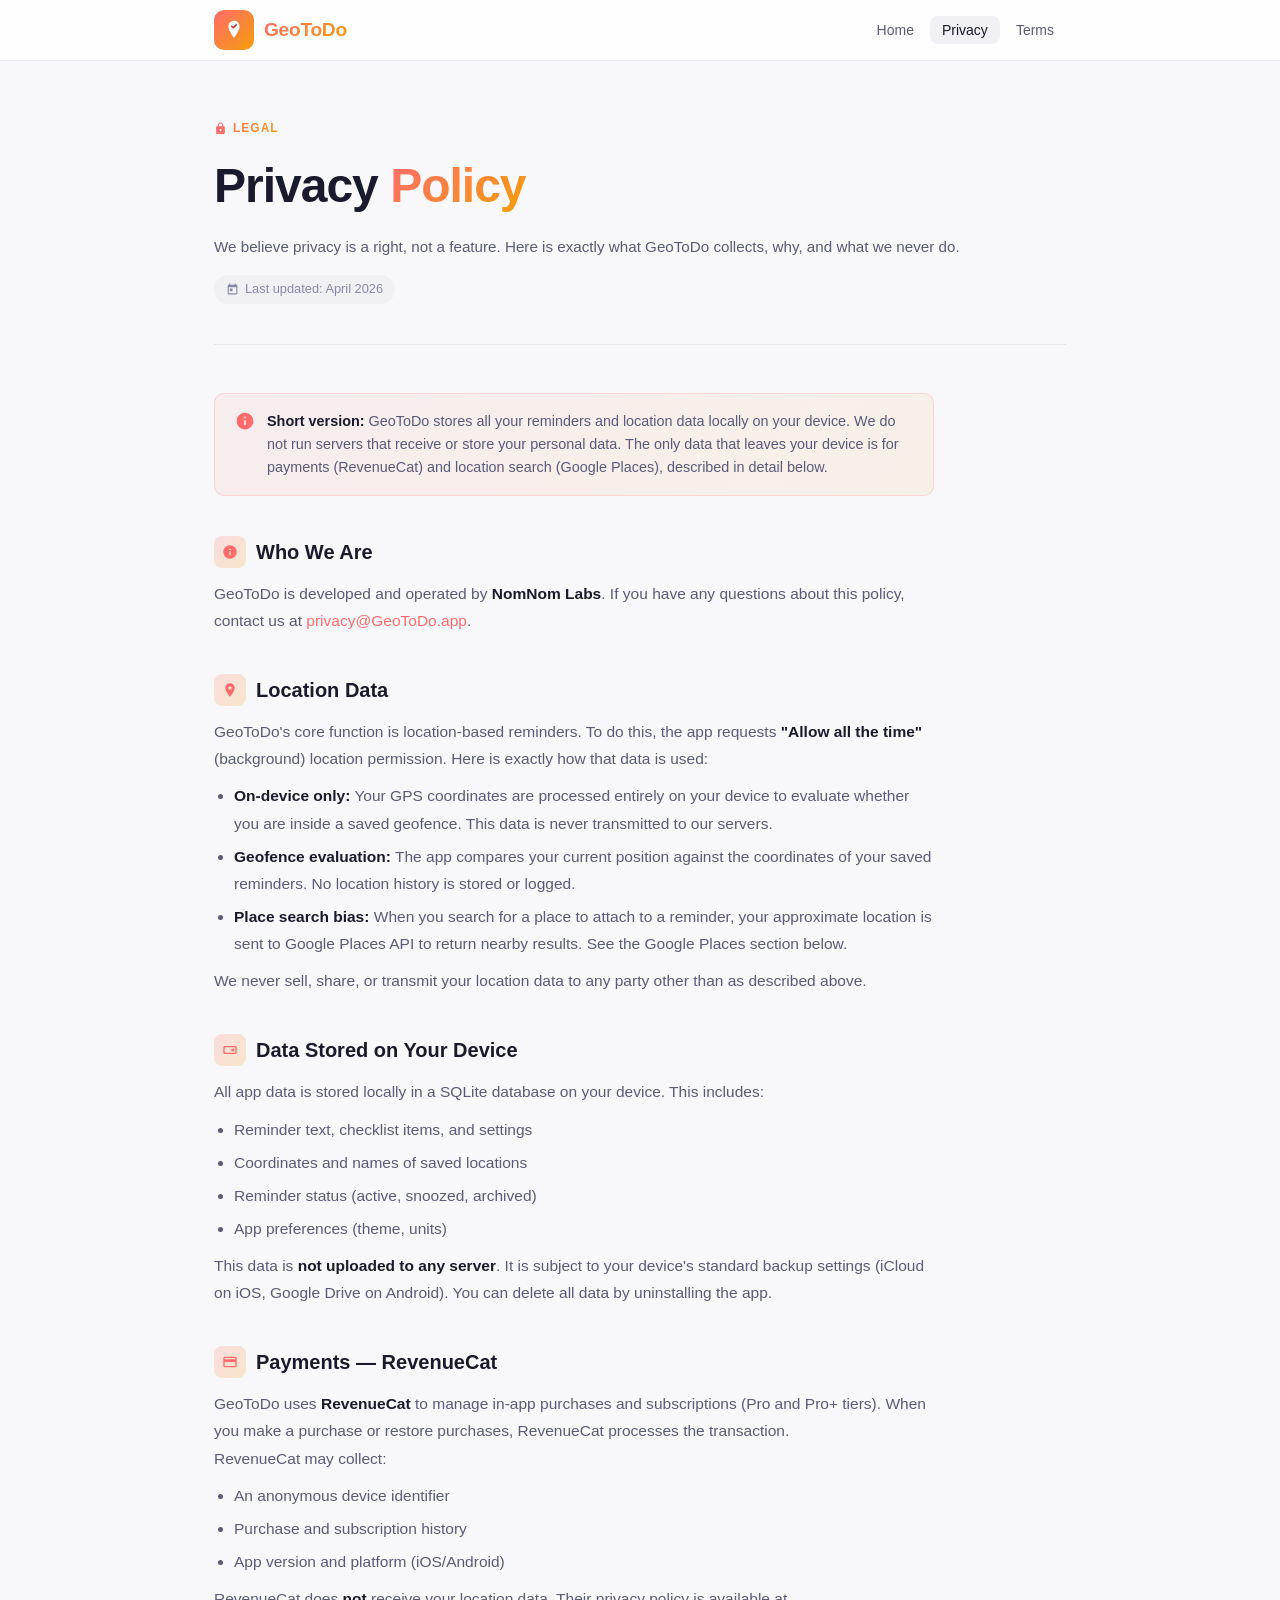
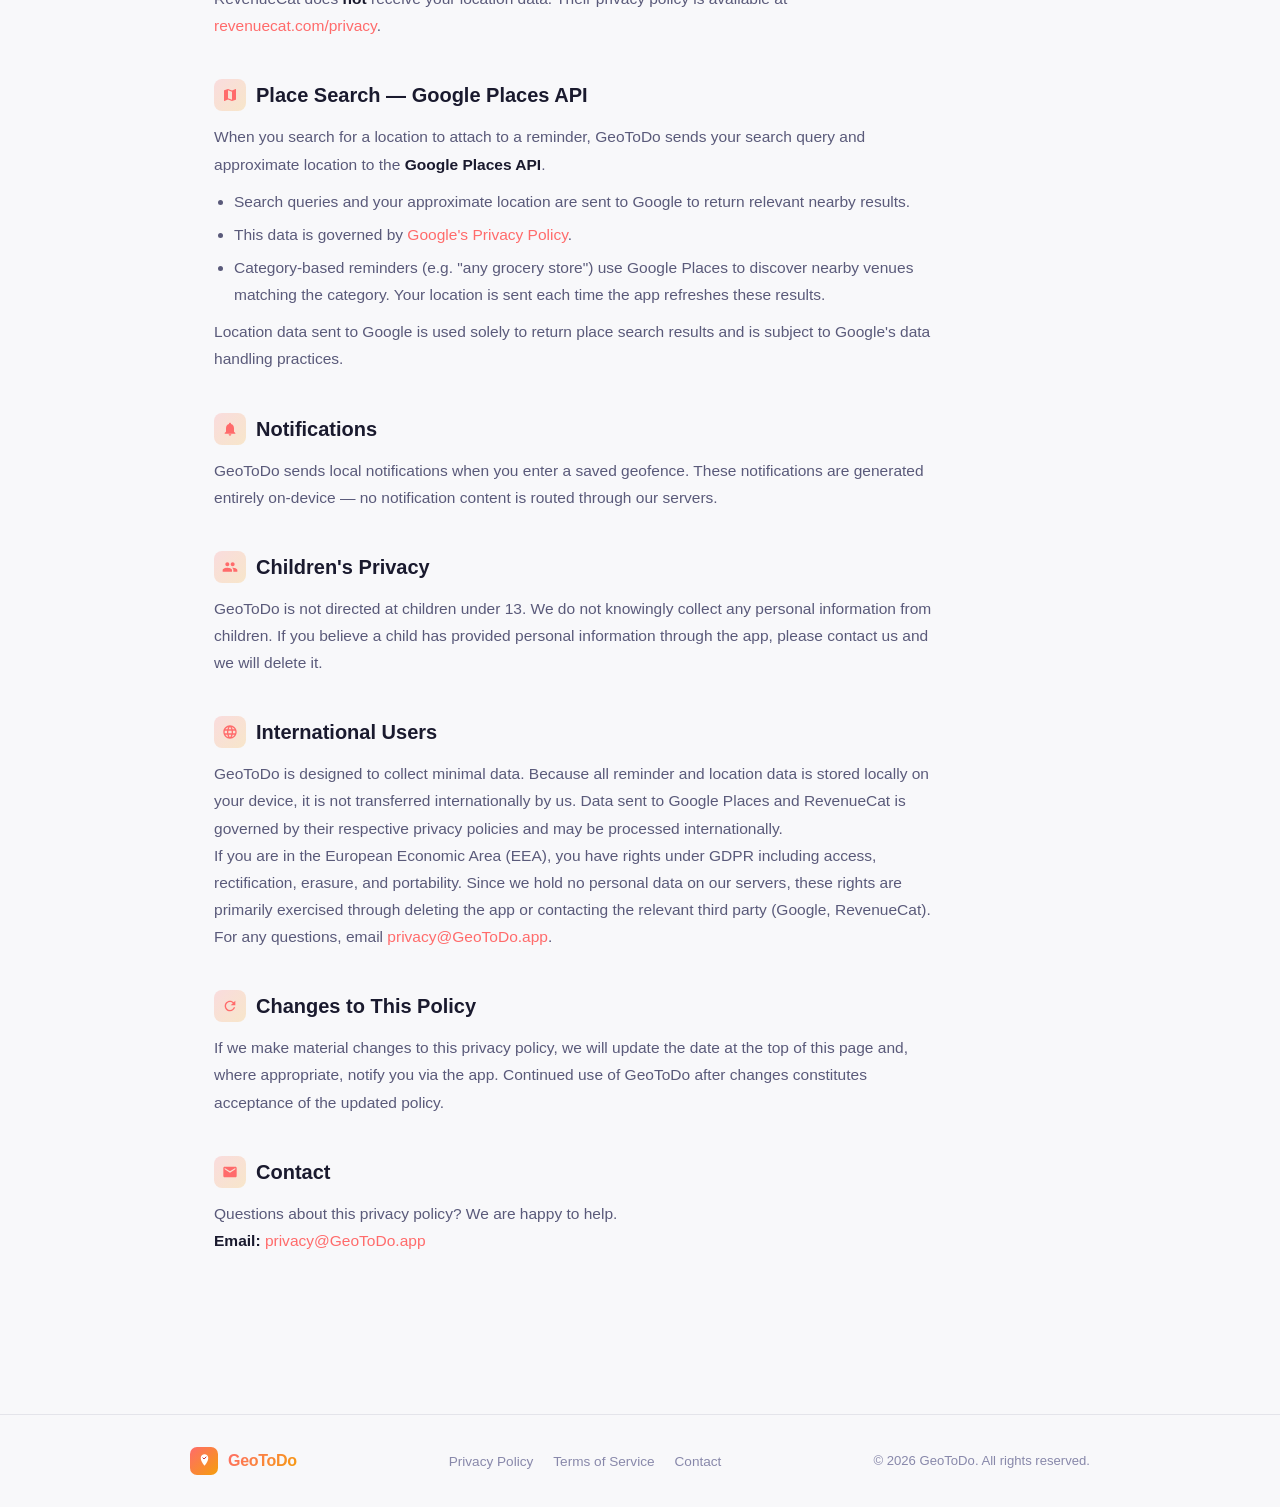
==== privacy.html @ b658473b "Add files via upload" ====
<!DOCTYPE html>
<html lang="en">
<head>
  <meta charset="UTF-8" />
  <meta name="viewport" content="width=device-width, initial-scale=1.0" />
  <title>Privacy Policy — GeoToDo</title>
  <meta name="description" content="GeoToDo Privacy Policy — how we handle your data, location information, and third-party services." />
  <link rel="stylesheet" href="style.css" />
  <link rel="icon" type="image/png" href="icon.png" />
</head>
<body>

<!-- ── Nav ──────────────────────────────────────────────────────────────── -->
<nav>
  <div class="nav-inner">
    <a href="index.html" class="logo">
      <div class="logo-icon">
        <svg width="22" height="22" viewBox="0 0 24 24" fill="none">
          <path d="M12 2C8.69 2 6 4.69 6 8c0 5.5 6 12.5 6 12.5S18 13.5 18 8c0-3.31-2.69-6-6-6z" fill="white"/>
          <path d="M9.5 7.8l1.8 1.8 3.2-3.2" stroke="#CC2828" stroke-width="1.6" stroke-linecap="round" stroke-linejoin="round"/>
        </svg>
      </div>
      <span class="logo-name">GeoToDo</span>
    </a>
    <ul class="nav-links">
      <li><a href="index.html">Home</a></li>
      <li><a href="privacy.html" class="active">Privacy</a></li>
      <li><a href="terms.html">Terms</a></li>
    </ul>
  </div>
</nav>

<!-- ── Content ───────────────────────────────────────────────────────────── -->
<div class="page">

  <div class="prose-hero">
    <div class="section-label">
      <svg width="13" height="13" viewBox="0 0 24 24" fill="#FF6B6B"><path d="M18 8h-1V6c0-2.76-2.24-5-5-5S7 3.24 7 6v2H6c-1.1 0-2 .9-2 2v10c0 1.1.9 2 2 2h12c1.1 0 2-.9 2-2V10c0-1.1-.9-2-2-2zm-6 9c-1.1 0-2-.9-2-2s.9-2 2-2 2 .9 2 2-.9 2-2 2zm3.1-9H8.9V6c0-1.71 1.39-3.1 3.1-3.1 1.71 0 3.1 1.39 3.1 3.1v2z"/></svg>
      Legal
    </div>
    <h1>Privacy <span class="grad-text">Policy</span></h1>
    <p>We believe privacy is a right, not a feature. Here is exactly what GeoToDo collects, why, and what we never do.</p>
    <div class="updated">
      <svg width="13" height="13" viewBox="0 0 24 24" fill="currentColor"><path d="M19 3h-1V1h-2v2H8V1H6v2H5c-1.11 0-2 .9-2 2v14c0 1.1.89 2 2 2h14c1.1 0 2-.9 2-2V5c0-1.1-.9-2-2-2zm0 16H5V8h14v11zM7 10h5v5H7z"/></svg>
      Last updated: April 2026
    </div>
  </div>

  <div class="prose">

    <div class="info-box">
      <span class="info-icon">
        <svg width="20" height="20" viewBox="0 0 24 24" fill="#FF6B6B"><path d="M12 2C6.48 2 2 6.48 2 12s4.48 10 10 10 10-4.48 10-10S17.52 2 12 2zm1 15h-2v-6h2v6zm0-8h-2V7h2v2z"/></svg>
      </span>
      <span><strong>Short version:</strong> GeoToDo stores all your reminders and location data locally on your device. We do not run servers that receive or store your personal data. The only data that leaves your device is for payments (RevenueCat) and location search (Google Places), described in detail below.</span>
    </div>

    <h2>
      <span class="h-icon">
        <svg width="16" height="16" viewBox="0 0 24 24" fill="#FF6B6B"><path d="M12 2C6.48 2 2 6.48 2 12s4.48 10 10 10 10-4.48 10-10S17.52 2 12 2zm1 15h-2v-6h2v6zm0-8h-2V7h2v2z"/></svg>
      </span>
      Who We Are
    </h2>
    <p>GeoToDo is developed and operated by <strong>NomNom Labs</strong>. If you have any questions about this policy, contact us at <a href="mailto:privacy@GeoToDo.app">privacy@GeoToDo.app</a>.</p>

    <h2>
      <span class="h-icon">
        <svg width="16" height="16" viewBox="0 0 24 24" fill="#FF6B6B"><path d="M12 2C8.13 2 5 5.13 5 9c0 5.25 7 13 7 13s7-7.75 7-13c0-3.87-3.13-7-7-7zm0 9.5c-1.38 0-2.5-1.12-2.5-2.5s1.12-2.5 2.5-2.5 2.5 1.12 2.5 2.5-1.12 2.5-2.5 2.5z"/></svg>
      </span>
      Location Data
    </h2>
    <p>GeoToDo's core function is location-based reminders. To do this, the app requests <strong>"Allow all the time"</strong> (background) location permission. Here is exactly how that data is used:</p>
    <ul>
      <li><strong>On-device only:</strong> Your GPS coordinates are processed entirely on your device to evaluate whether you are inside a saved geofence. This data is never transmitted to our servers.</li>
      <li><strong>Geofence evaluation:</strong> The app compares your current position against the coordinates of your saved reminders. No location history is stored or logged.</li>
      <li><strong>Place search bias:</strong> When you search for a place to attach to a reminder, your approximate location is sent to Google Places API to return nearby results. See the Google Places section below.</li>
    </ul>
    <p>We never sell, share, or transmit your location data to any party other than as described above.</p>

    <h2>
      <span class="h-icon">
        <svg width="16" height="16" viewBox="0 0 24 24" fill="#FF6B6B"><path d="M20 6H4c-1.1 0-2 .9-2 2v8c0 1.1.9 2 2 2h16c1.1 0 2-.9 2-2V8c0-1.1-.9-2-2-2zm0 10H4V8h16v8zm-2-2h-4v-4h4v4z"/></svg>
      </span>
      Data Stored on Your Device
    </h2>
    <p>All app data is stored locally in a SQLite database on your device. This includes:</p>
    <ul>
      <li>Reminder text, checklist items, and settings</li>
      <li>Coordinates and names of saved locations</li>
      <li>Reminder status (active, snoozed, archived)</li>
      <li>App preferences (theme, units)</li>
    </ul>
    <p>This data is <strong>not uploaded to any server</strong>. It is subject to your device's standard backup settings (iCloud on iOS, Google Drive on Android). You can delete all data by uninstalling the app.</p>

    <h2>
      <span class="h-icon">
        <svg width="16" height="16" viewBox="0 0 24 24" fill="#FF6B6B"><path d="M20 4H4c-1.11 0-2 .89-2 2v12c0 1.11.89 2 2 2h16c1.11 0 2-.89 2-2V6c0-1.11-.89-2-2-2zm0 14H4v-6h16v6zm0-10H4V6h16v2z"/></svg>
      </span>
      Payments — RevenueCat
    </h2>
    <p>GeoToDo uses <strong>RevenueCat</strong> to manage in-app purchases and subscriptions (Pro and Pro+ tiers). When you make a purchase or restore purchases, RevenueCat processes the transaction.</p>
    <p>RevenueCat may collect:</p>
    <ul>
      <li>An anonymous device identifier</li>
      <li>Purchase and subscription history</li>
      <li>App version and platform (iOS/Android)</li>
    </ul>
    <p>RevenueCat does <strong>not</strong> receive your location data. Their privacy policy is available at <a href="https://www.revenuecat.com/privacy" target="_blank" rel="noopener">revenuecat.com/privacy</a>.</p>

    <h2>
      <span class="h-icon">
        <svg width="16" height="16" viewBox="0 0 24 24" fill="#FF6B6B"><path d="M20.5 3l-.16.03L15 5.1 9 3 3.36 4.9c-.21.07-.36.25-.36.48V20.5c0 .28.22.5.5.5l.16-.03L9 18.9l6 2.1 5.64-1.9c.21-.07.36-.25.36-.48V3.5c0-.28-.22-.5-.5-.5zM15 19l-6-2.11V5l6 2.11V19z"/></svg>
      </span>
      Place Search — Google Places API
    </h2>
    <p>When you search for a location to attach to a reminder, GeoToDo sends your search query and approximate location to the <strong>Google Places API</strong>.</p>
    <ul>
      <li>Search queries and your approximate location are sent to Google to return relevant nearby results.</li>
      <li>This data is governed by <a href="https://policies.google.com/privacy" target="_blank" rel="noopener">Google's Privacy Policy</a>.</li>
      <li>Category-based reminders (e.g. "any grocery store") use Google Places to discover nearby venues matching the category. Your location is sent each time the app refreshes these results.</li>
    </ul>
    <p>Location data sent to Google is used solely to return place search results and is subject to Google's data handling practices.</p>

    <h2>
      <span class="h-icon">
        <svg width="16" height="16" viewBox="0 0 24 24" fill="#FF6B6B"><path d="M12 22c1.1 0 2-.9 2-2h-4c0 1.1.9 2 2 2zm6-6v-5c0-3.07-1.64-5.64-4.5-6.32V4c0-.83-.67-1.5-1.5-1.5s-1.5.67-1.5 1.5v.68C7.63 5.36 6 7.92 6 11v5l-2 2v1h16v-1l-2-2z"/></svg>
      </span>
      Notifications
    </h2>
    <p>GeoToDo sends local notifications when you enter a saved geofence. These notifications are generated entirely on-device — no notification content is routed through our servers.</p>

    <h2>
      <span class="h-icon">
        <svg width="16" height="16" viewBox="0 0 24 24" fill="#FF6B6B"><path d="M16 11c1.66 0 2.99-1.34 2.99-3S17.66 5 16 5c-1.66 0-3 1.34-3 3s1.34 3 3 3zm-8 0c1.66 0 2.99-1.34 2.99-3S9.66 5 8 5C6.34 5 5 6.34 5 8s1.34 3 3 3zm0 2c-2.33 0-7 1.17-7 3.5V19h14v-2.5c0-2.33-4.67-3.5-7-3.5zm8 0c-.29 0-.62.02-.97.05 1.16.84 1.97 1.97 1.97 3.45V19h6v-2.5c0-2.33-4.67-3.5-7-3.5z"/></svg>
      </span>
      Children's Privacy
    </h2>
    <p>GeoToDo is not directed at children under 13. We do not knowingly collect any personal information from children. If you believe a child has provided personal information through the app, please contact us and we will delete it.</p>

    <h2>
      <span class="h-icon">
        <svg width="16" height="16" viewBox="0 0 24 24" fill="#FF6B6B"><path d="M11.99 2C6.47 2 2 6.48 2 12s4.47 10 9.99 10C17.52 22 22 17.52 22 12S17.52 2 11.99 2zm6.93 6h-2.95c-.32-1.25-.78-2.45-1.38-3.56 1.84.63 3.37 1.91 4.33 3.56zM12 4.04c.83 1.2 1.48 2.53 1.91 3.96h-3.82c.43-1.43 1.08-2.76 1.91-3.96zM4.26 14C4.1 13.36 4 12.69 4 12s.1-1.36.26-2h3.38c-.08.66-.14 1.32-.14 2s.06 1.34.14 2H4.26zm.82 2h2.95c.32 1.25.78 2.45 1.38 3.56-1.84-.63-3.37-1.9-4.33-3.56zm2.95-8H5.08c.96-1.66 2.49-2.93 4.33-3.56C8.81 5.55 8.35 6.75 8.03 8zM12 19.96c-.83-1.2-1.48-2.53-1.91-3.96h3.82c-.43 1.43-1.08 2.76-1.91 3.96zM14.34 14H9.66c-.09-.66-.16-1.32-.16-2s.07-1.35.16-2h4.68c.09.65.16 1.32.16 2s-.07 1.34-.16 2zm.25 5.56c.6-1.11 1.06-2.31 1.38-3.56h2.95c-.96 1.65-2.49 2.93-4.33 3.56zM16.36 14c.08-.66.14-1.32.14-2s-.06-1.34-.14-2h3.38c.16.64.26 1.31.26 2s-.1 1.36-.26 2h-3.38z"/></svg>
      </span>
      International Users
    </h2>
    <p>GeoToDo is designed to collect minimal data. Because all reminder and location data is stored locally on your device, it is not transferred internationally by us. Data sent to Google Places and RevenueCat is governed by their respective privacy policies and may be processed internationally.</p>
    <p>If you are in the European Economic Area (EEA), you have rights under GDPR including access, rectification, erasure, and portability. Since we hold no personal data on our servers, these rights are primarily exercised through deleting the app or contacting the relevant third party (Google, RevenueCat). For any questions, email <a href="mailto:privacy@GeoToDo.app">privacy@GeoToDo.app</a>.</p>

    <h2>
      <span class="h-icon">
        <svg width="16" height="16" viewBox="0 0 24 24" fill="#FF6B6B"><path d="M17.65 6.35C16.2 4.9 14.21 4 12 4c-4.42 0-7.99 3.58-7.99 8s3.57 8 7.99 8c3.73 0 6.84-2.55 7.73-6h-2.08c-.82 2.33-3.04 4-5.65 4-3.31 0-6-2.69-6-6s2.69-6 6-6c1.66 0 3.14.69 4.22 1.78L13 11h7V4l-2.35 2.35z"/></svg>
      </span>
      Changes to This Policy
    </h2>
    <p>If we make material changes to this privacy policy, we will update the date at the top of this page and, where appropriate, notify you via the app. Continued use of GeoToDo after changes constitutes acceptance of the updated policy.</p>

    <h2>
      <span class="h-icon">
        <svg width="16" height="16" viewBox="0 0 24 24" fill="#FF6B6B"><path d="M20 4H4c-1.1 0-2 .9-2 2v12c0 1.1.9 2 2 2h16c1.1 0 2-.9 2-2V6c0-1.1-.9-2-2-2zm0 4l-8 5-8-5V6l8 5 8-5v2z"/></svg>
      </span>
      Contact
    </h2>
    <p>Questions about this privacy policy? We are happy to help.</p>
    <p><strong>Email:</strong> <a href="mailto:privacy@GeoToDo.app">privacy@GeoToDo.app</a></p>

  </div>
</div>

<!-- ── Footer ────────────────────────────────────────────────────────────── -->
<footer>
  <div class="footer-inner">
    <a href="index.html" class="logo">
      <div class="logo-icon" style="width:28px;height:28px;border-radius:7px;">
        <svg width="15" height="15" viewBox="0 0 24 24" fill="none">
          <path d="M12 2C8.69 2 6 4.69 6 8c0 5.5 6 12.5 6 12.5S18 13.5 18 8c0-3.31-2.69-6-6-6z" fill="white"/>
          <path d="M9.5 7.8l1.8 1.8 3.2-3.2" stroke="#CC2828" stroke-width="1.6" stroke-linecap="round" stroke-linejoin="round"/>
        </svg>
      </div>
      <span class="logo-name" style="font-size:1rem;">GeoToDo</span>
    </a>
    <ul class="footer-links">
      <li><a href="privacy.html">Privacy Policy</a></li>
      <li><a href="terms.html">Terms of Service</a></li>
      <li><a href="mailto:hello@GeoToDo.app">Contact</a></li>
    </ul>
    <p class="footer-copy">&copy; 2026 GeoToDo. All rights reserved.</p>
  </div>
</footer>

</body>
</html>
---- style.css ----
/* ── GeoToDo website — shared styles ───────────────────────────────────── */

:root {
  --red:    #FF6B6B;
  --amber:  #F59E0B;
  --grad:   linear-gradient(135deg, #FF6B6B 0%, #F59E0B 100%);
  --grad-h: linear-gradient(135deg, #ff5252 0%, #e08e00 100%);

  --bg:        #f8f8fa;
  --surface:   #ffffff;
  --surface2:  #f1f1f5;
  --border:    #e4e4ea;
  --text:      #1a1a2e;
  --text-2:    #5a5a7a;
  --text-3:    #8888aa;
  --radius:    16px;
  --radius-sm: 10px;
  --shadow:    0 2px 16px rgba(0,0,0,.08);
  --shadow-lg: 0 8px 40px rgba(0,0,0,.13);
}

@media (prefers-color-scheme: dark) {
  :root {
    --bg:       #0f0f18;
    --surface:  #1c1c2e;
    --surface2: #252538;
    --border:   #2e2e48;
    --text:     #f0f0f8;
    --text-2:   #a0a0c0;
    --text-3:   #606080;
    --shadow:    0 2px 16px rgba(0,0,0,.4);
    --shadow-lg: 0 8px 40px rgba(0,0,0,.5);
  }
}

*, *::before, *::after { box-sizing: border-box; margin: 0; padding: 0; }

html { scroll-behavior: smooth; }

body {
  font-family: -apple-system, BlinkMacSystemFont, 'Segoe UI', Roboto, Helvetica, Arial, sans-serif;
  background: var(--bg);
  color: var(--text);
  line-height: 1.6;
  -webkit-font-smoothing: antialiased;
}

/* ── Logo ─────────────────────────────────────────────────────────────────── */
.logo {
  display: inline-flex;
  align-items: center;
  gap: 10px;
  text-decoration: none;
}

.logo-icon {
  width: 40px;
  height: 40px;
  border-radius: 10px;
  background: var(--grad);
  display: flex;
  align-items: center;
  justify-content: center;
  flex-shrink: 0;
}

.logo-icon svg { display: block; }

.logo-name {
  font-size: 1.2rem;
  font-weight: 800;
  background: var(--grad);
  -webkit-background-clip: text;
  -webkit-text-fill-color: transparent;
  background-clip: text;
  letter-spacing: -0.3px;
}

/* ── Nav ──────────────────────────────────────────────────────────────────── */
nav {
  position: sticky;
  top: 0;
  z-index: 100;
  background: color-mix(in srgb, var(--surface) 80%, transparent);
  backdrop-filter: blur(16px);
  -webkit-backdrop-filter: blur(16px);
  border-bottom: 1px solid var(--border);
}

.nav-inner {
  max-width: 900px;
  margin: 0 auto;
  padding: 0 24px;
  height: 60px;
  display: flex;
  align-items: center;
  justify-content: space-between;
}

.nav-links {
  display: flex;
  gap: 4px;
  list-style: none;
}

.nav-links a {
  text-decoration: none;
  color: var(--text-2);
  font-size: .875rem;
  font-weight: 500;
  padding: 6px 12px;
  border-radius: 8px;
  transition: background .15s, color .15s;
}

.nav-links a:hover,
.nav-links a.active {
  background: var(--surface2);
  color: var(--text);
}

/* ── Page wrapper ─────────────────────────────────────────────────────────── */
.page { max-width: 900px; margin: 0 auto; padding: 0 24px 80px; }

/* ── Hero ─────────────────────────────────────────────────────────────────── */
.hero {
  text-align: center;
  padding: 72px 24px 56px;
}

.hero-badge {
  display: inline-flex;
  align-items: center;
  gap: 6px;
  background: var(--surface2);
  border: 1px solid var(--border);
  border-radius: 100px;
  padding: 4px 14px;
  font-size: .8rem;
  font-weight: 600;
  color: var(--text-2);
  margin-bottom: 24px;
}

.hero-badge span { font-size: .9rem; }

.hero h1 {
  font-size: clamp(2.2rem, 6vw, 3.6rem);
  font-weight: 900;
  line-height: 1.1;
  letter-spacing: -1.5px;
  margin-bottom: 20px;
}

.grad-text {
  background: var(--grad);
  -webkit-background-clip: text;
  -webkit-text-fill-color: transparent;
  background-clip: text;
}

.hero p {
  font-size: 1.1rem;
  color: var(--text-2);
  max-width: 520px;
  margin: 0 auto 36px;
}

/* ── App icon large ───────────────────────────────────────────────────────── */
.app-icon-wrap {
  margin: 0 auto 40px;
  width: 120px;
  height: 120px;
  border-radius: 28px;
  background: var(--grad);
  display: flex;
  align-items: center;
  justify-content: center;
  box-shadow: 0 12px 48px rgba(255, 107, 107, .35);
}

.app-icon-wrap svg { width: 64px; height: 64px; }

/* ── Buttons ──────────────────────────────────────────────────────────────── */
.btn-group {
  display: flex;
  flex-wrap: wrap;
  gap: 12px;
  justify-content: center;
}

.btn {
  display: inline-flex;
  align-items: center;
  gap: 8px;
  text-decoration: none;
  font-weight: 700;
  font-size: .95rem;
  border-radius: 12px;
  padding: 13px 24px;
  transition: transform .15s, box-shadow .15s, opacity .15s;
  cursor: pointer;
  border: none;
}

.btn:hover { transform: translateY(-1px); }
.btn:active { transform: translateY(0); }

.btn-primary {
  background: var(--grad);
  color: #fff;
  box-shadow: 0 4px 20px rgba(255,107,107,.4);
}
.btn-primary:hover { box-shadow: 0 6px 28px rgba(255,107,107,.55); }

.btn-outline {
  background: var(--surface);
  color: var(--text);
  border: 1.5px solid var(--border);
  box-shadow: var(--shadow);
}
.btn-outline:hover { border-color: var(--red); color: var(--red); }

/* ── Section headings ─────────────────────────────────────────────────────── */
.section { margin-top: 72px; }

.section-label {
  display: inline-flex;
  align-items: center;
  gap: 6px;
  font-size: .75rem;
  font-weight: 700;
  letter-spacing: 1px;
  text-transform: uppercase;
  background: var(--grad);
  -webkit-background-clip: text;
  -webkit-text-fill-color: transparent;
  background-clip: text;
  margin-bottom: 10px;
}

.section h2 {
  font-size: clamp(1.5rem, 4vw, 2.2rem);
  font-weight: 800;
  letter-spacing: -0.5px;
  margin-bottom: 12px;
}

.section > p {
  color: var(--text-2);
  max-width: 560px;
  margin-bottom: 36px;
}

/* ── Feature grid ─────────────────────────────────────────────────────────── */
.feature-grid {
  display: grid;
  grid-template-columns: repeat(auto-fit, minmax(240px, 1fr));
  gap: 16px;
}

.feature-card {
  background: var(--surface);
  border: 1px solid var(--border);
  border-radius: var(--radius);
  padding: 24px;
  box-shadow: var(--shadow);
}

.feature-icon {
  width: 44px;
  height: 44px;
  border-radius: var(--radius-sm);
  background: linear-gradient(135deg, rgba(255,107,107,.15), rgba(245,158,11,.15));
  display: flex;
  align-items: center;
  justify-content: center;
  margin-bottom: 14px;
  font-size: 1.3rem;
}

.feature-card h3 {
  font-size: 1rem;
  font-weight: 700;
  margin-bottom: 6px;
}

.feature-card p {
  font-size: .875rem;
  color: var(--text-2);
  line-height: 1.55;
}

/* ── Privacy / Terms prose ────────────────────────────────────────────────── */
.prose-hero {
  padding: 56px 0 40px;
  border-bottom: 1px solid var(--border);
  margin-bottom: 48px;
}

.prose-hero h1 {
  font-size: clamp(1.8rem, 5vw, 3rem);
  font-weight: 900;
  letter-spacing: -1px;
  margin-bottom: 10px;
}

.prose-hero p {
  color: var(--text-2);
  font-size: .95rem;
}

.prose-hero .updated {
  display: inline-flex;
  align-items: center;
  gap: 6px;
  margin-top: 16px;
  font-size: .8rem;
  color: var(--text-3);
  background: var(--surface2);
  border-radius: 100px;
  padding: 4px 12px;
}

.prose { max-width: 720px; }

.prose h2 {
  font-size: 1.25rem;
  font-weight: 800;
  margin: 40px 0 12px;
  color: var(--text);
  display: flex;
  align-items: center;
  gap: 10px;
}

.prose h2 .h-icon {
  width: 32px;
  height: 32px;
  border-radius: 8px;
  background: linear-gradient(135deg, rgba(255,107,107,.2), rgba(245,158,11,.2));
  display: flex;
  align-items: center;
  justify-content: center;
  font-size: .9rem;
  flex-shrink: 0;
}

.prose p, .prose li {
  font-size: .97rem;
  color: var(--text-2);
  line-height: 1.75;
}

.prose ul, .prose ol {
  padding-left: 20px;
  margin: 10px 0;
}

.prose li { margin-bottom: 6px; }

.prose a { color: var(--red); text-decoration: none; }
.prose a:hover { text-decoration: underline; }

.prose strong { color: var(--text); font-weight: 600; }

.info-box {
  background: linear-gradient(135deg, rgba(255,107,107,.08), rgba(245,158,11,.08));
  border: 1px solid rgba(255,107,107,.2);
  border-radius: var(--radius-sm);
  padding: 16px 20px;
  margin: 20px 0;
  font-size: .9rem;
  color: var(--text-2);
  display: flex;
  gap: 12px;
  align-items: flex-start;
}

.info-box .info-icon { font-size: 1.1rem; flex-shrink: 0; margin-top: 1px; }

/* ── Footer ───────────────────────────────────────────────────────────────── */
footer {
  border-top: 1px solid var(--border);
  margin-top: 80px;
  padding: 32px 24px;
}

.footer-inner {
  max-width: 900px;
  margin: 0 auto;
  display: flex;
  flex-wrap: wrap;
  align-items: center;
  justify-content: space-between;
  gap: 16px;
}

.footer-links {
  display: flex;
  gap: 20px;
  list-style: none;
  flex-wrap: wrap;
}

.footer-links a {
  text-decoration: none;
  color: var(--text-3);
  font-size: .85rem;
  transition: color .15s;
}

.footer-links a:hover { color: var(--text); }

.footer-copy {
  font-size: .82rem;
  color: var(--text-3);
}

/* ── Responsive ───────────────────────────────────────────────────────────── */
@media (max-width: 600px) {
  .nav-links a { padding: 6px 8px; font-size: .8rem; }
  .hero { padding: 48px 0 40px; }
  .app-icon-wrap { width: 96px; height: 96px; border-radius: 22px; }
}
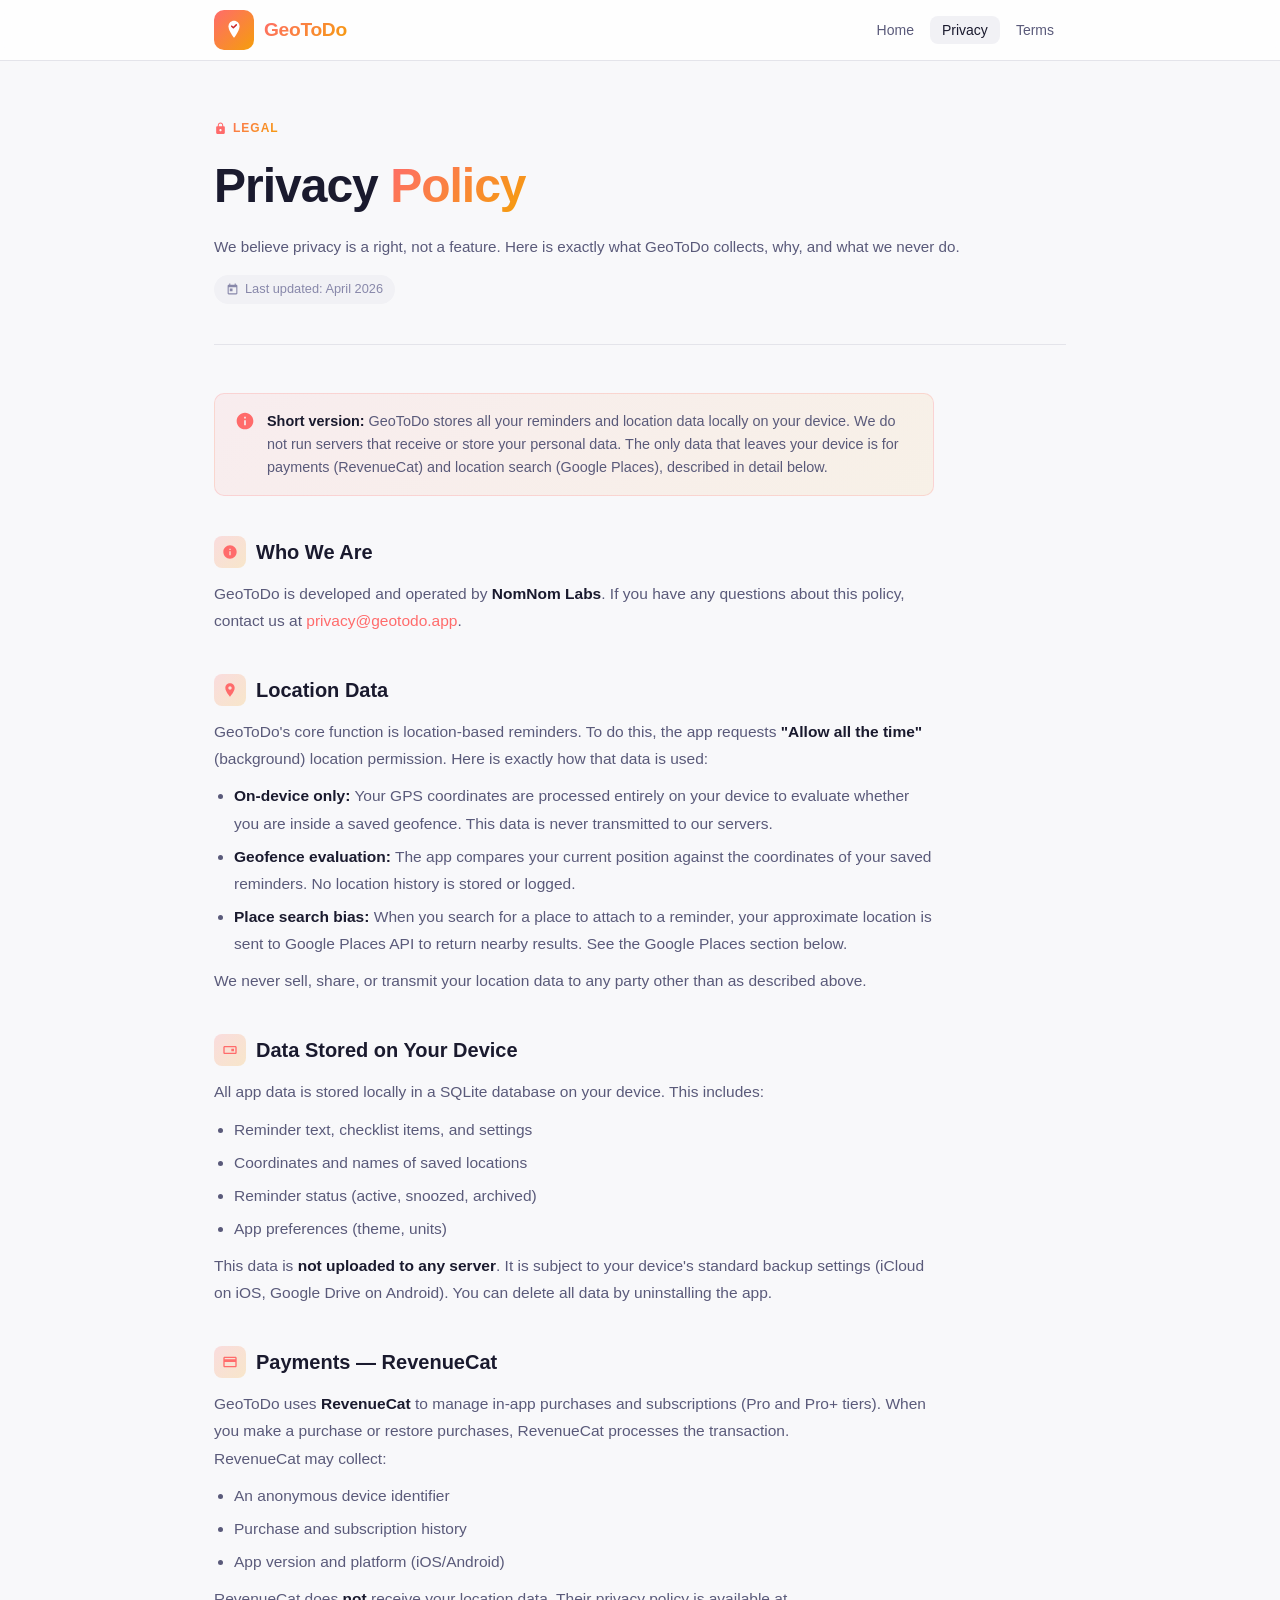
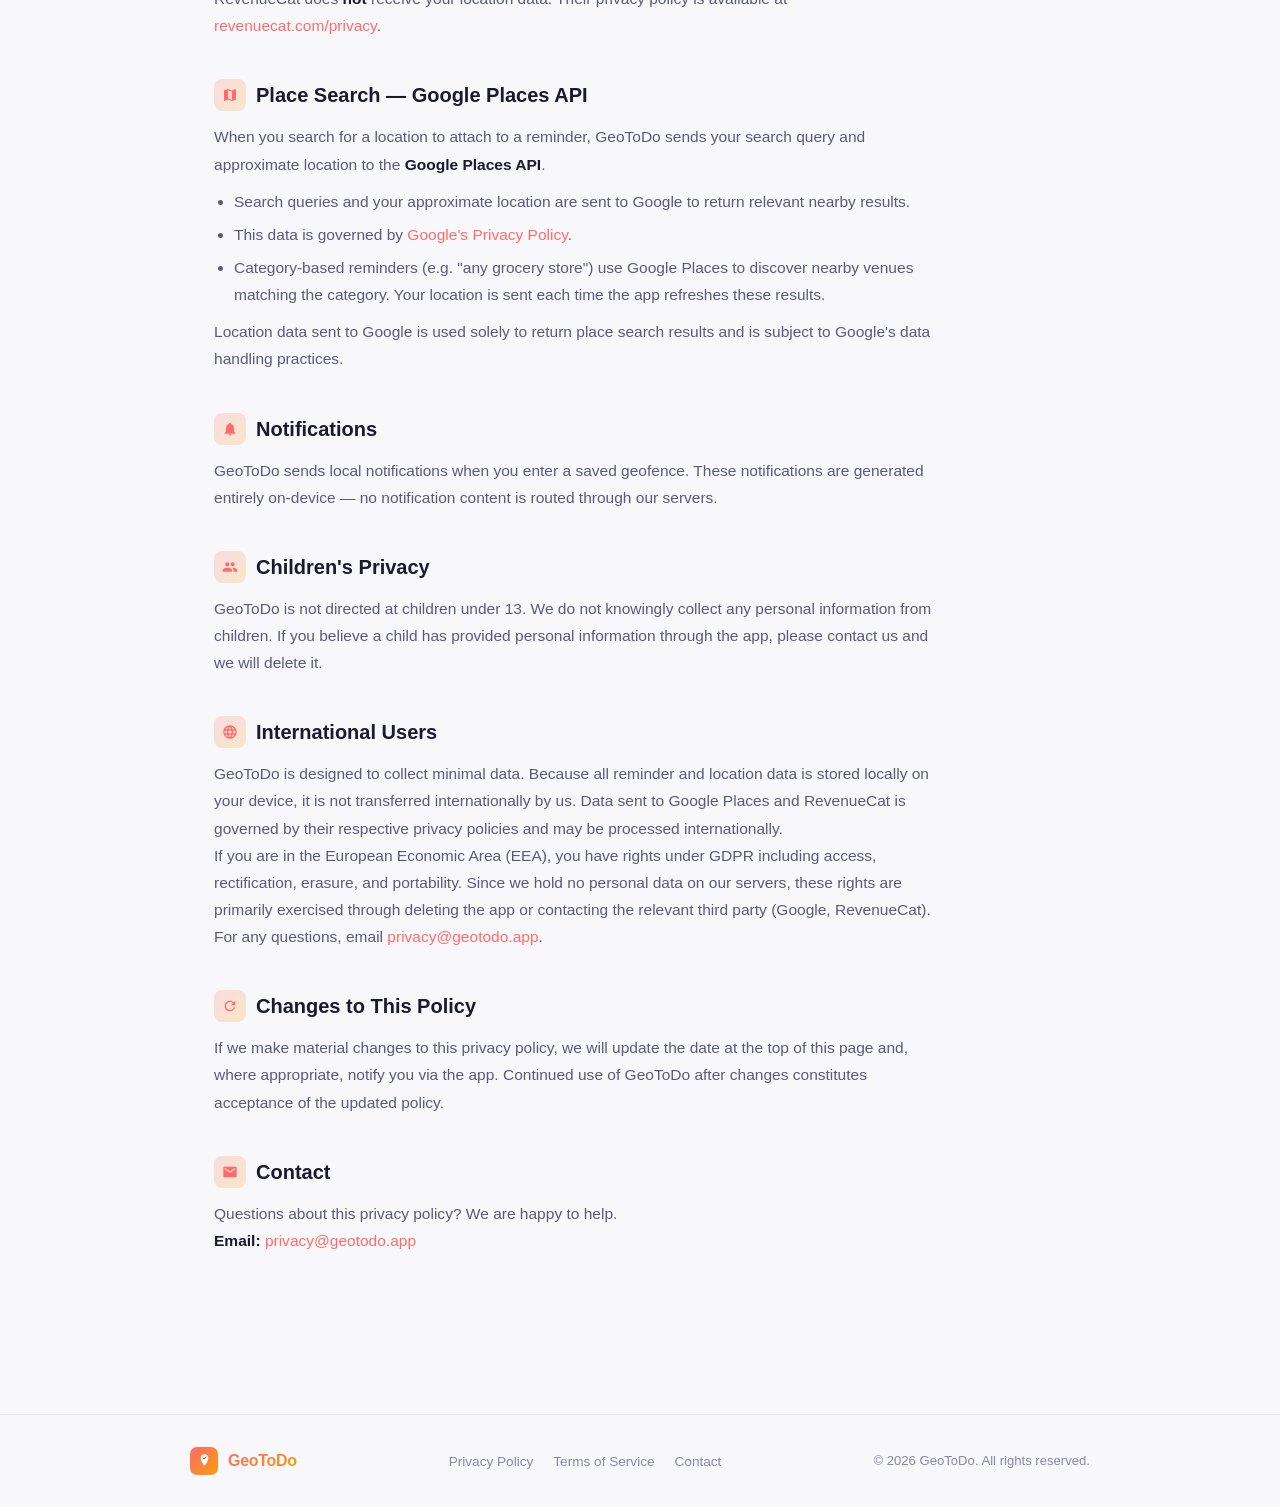
==== commit 4725df84: "Add files via upload" ====
--- a/privacy.html
+++ b/privacy.html
@@ -61,7 +61,7 @@
       </span>
       Who We Are
     </h2>
-    <p>GeoToDo is developed and operated by <strong>NomNom Labs</strong>. If you have any questions about this policy, contact us at <a href="mailto:privacy@GeoToDo.app">privacy@GeoToDo.app</a>.</p>
+    <p>GeoToDo is developed and operated by <strong>NomNom Labs</strong>. If you have any questions about this policy, contact us at <a href="mailto:privacy@geotodo.app">privacy@geotodo.app</a>.</p>
 
     <h2>
       <span class="h-icon">
@@ -144,7 +144,7 @@
       International Users
     </h2>
     <p>GeoToDo is designed to collect minimal data. Because all reminder and location data is stored locally on your device, it is not transferred internationally by us. Data sent to Google Places and RevenueCat is governed by their respective privacy policies and may be processed internationally.</p>
-    <p>If you are in the European Economic Area (EEA), you have rights under GDPR including access, rectification, erasure, and portability. Since we hold no personal data on our servers, these rights are primarily exercised through deleting the app or contacting the relevant third party (Google, RevenueCat). For any questions, email <a href="mailto:privacy@GeoToDo.app">privacy@GeoToDo.app</a>.</p>
+    <p>If you are in the European Economic Area (EEA), you have rights under GDPR including access, rectification, erasure, and portability. Since we hold no personal data on our servers, these rights are primarily exercised through deleting the app or contacting the relevant third party (Google, RevenueCat). For any questions, email <a href="mailto:privacy@geotodo.app">privacy@geotodo.app</a>.</p>
 
     <h2>
       <span class="h-icon">
@@ -161,7 +161,7 @@
       Contact
     </h2>
     <p>Questions about this privacy policy? We are happy to help.</p>
-    <p><strong>Email:</strong> <a href="mailto:privacy@GeoToDo.app">privacy@GeoToDo.app</a></p>
+    <p><strong>Email:</strong> <a href="mailto:privacy@geotodo.app">privacy@geotodo.app</a></p>
 
   </div>
 </div>
@@ -181,7 +181,7 @@
     <ul class="footer-links">
       <li><a href="privacy.html">Privacy Policy</a></li>
       <li><a href="terms.html">Terms of Service</a></li>
-      <li><a href="mailto:hello@GeoToDo.app">Contact</a></li>
+      <li><a href="mailto:hello@geotodo.app">Contact</a></li>
     </ul>
     <p class="footer-copy">&copy; 2026 GeoToDo. All rights reserved.</p>
   </div>
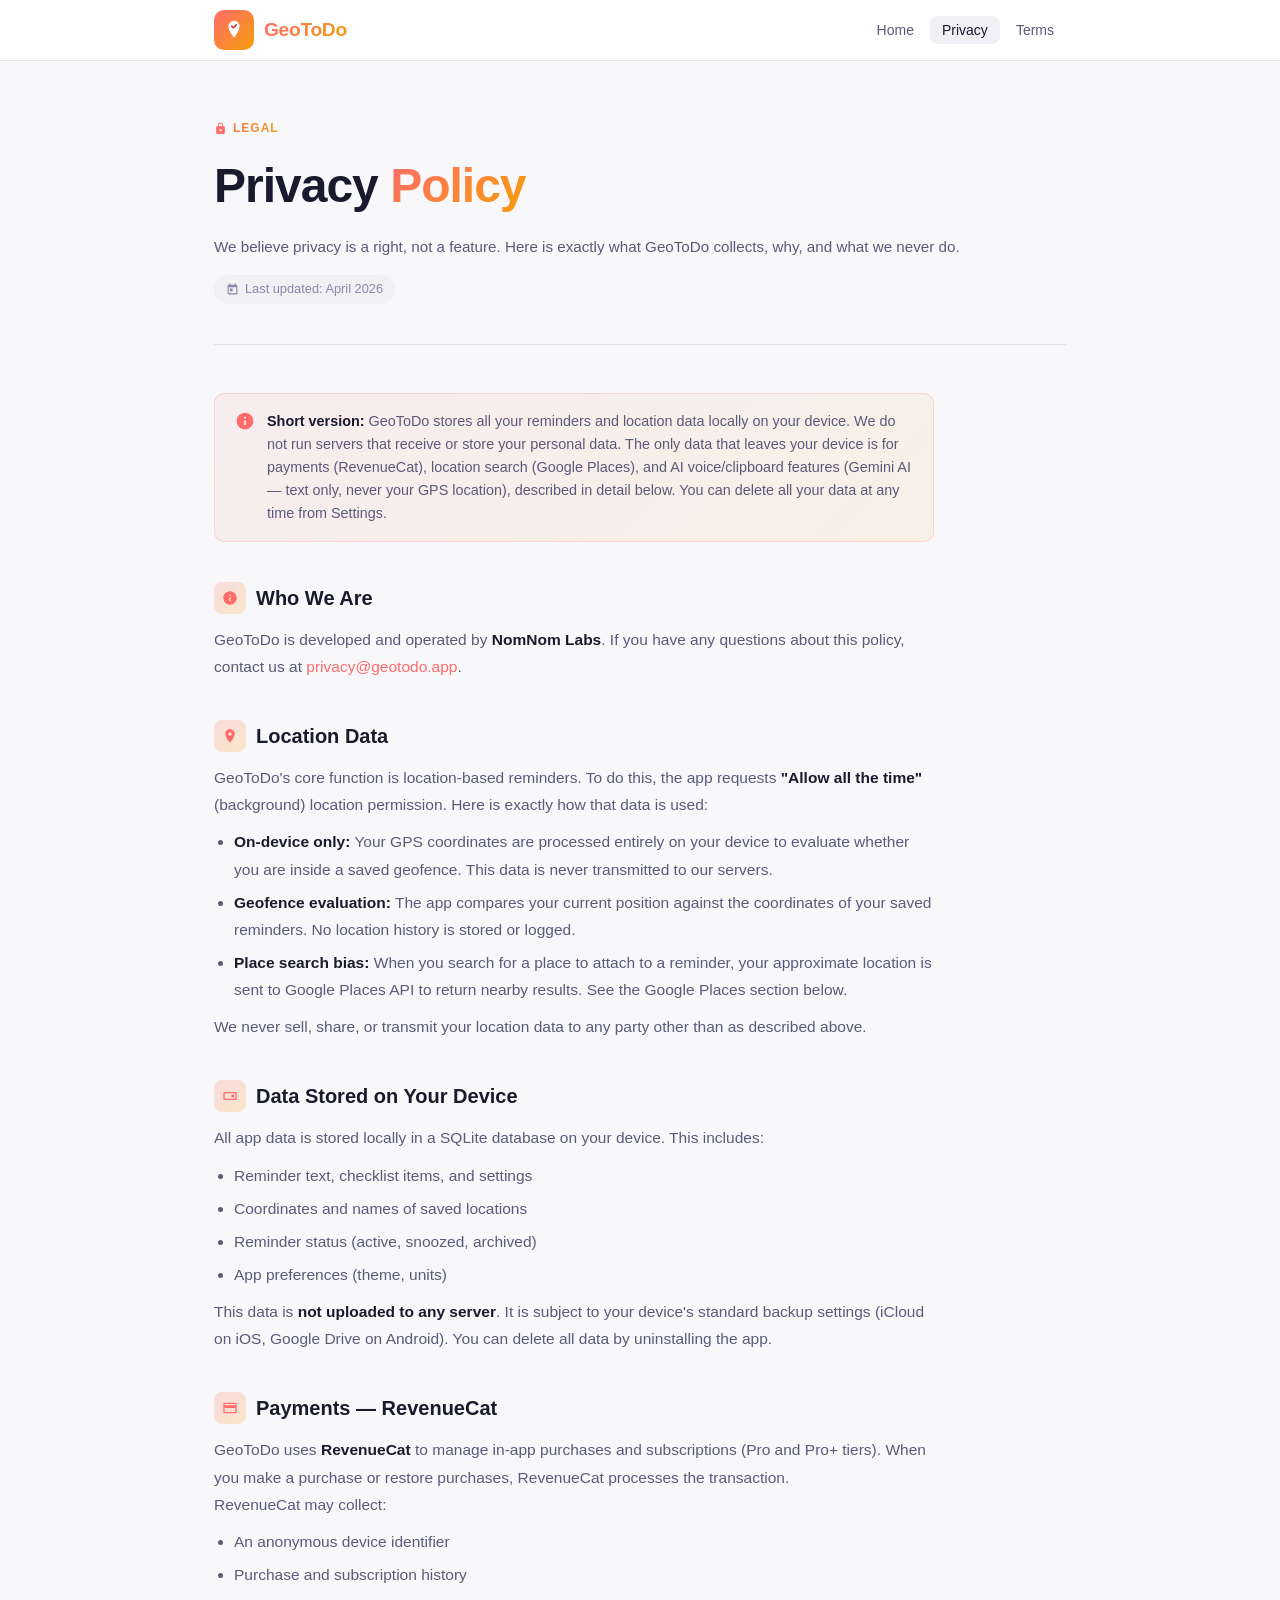
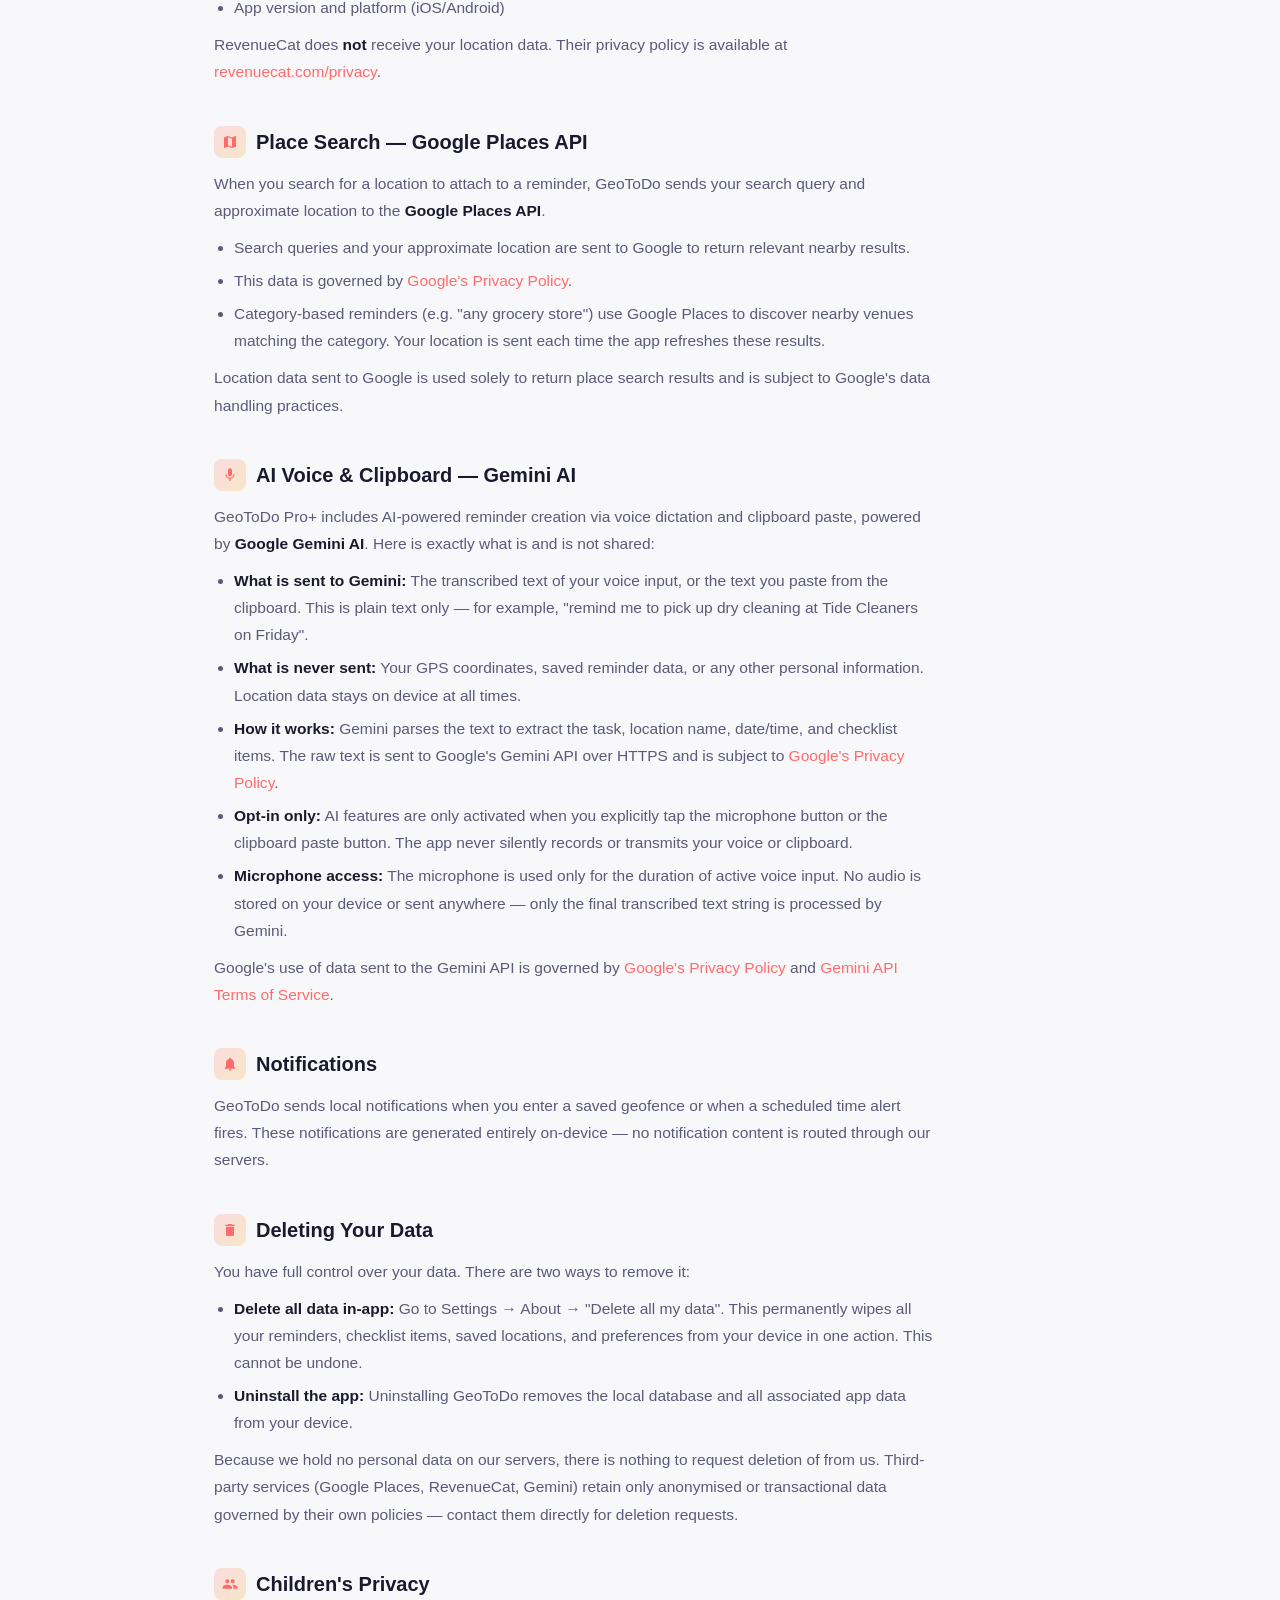
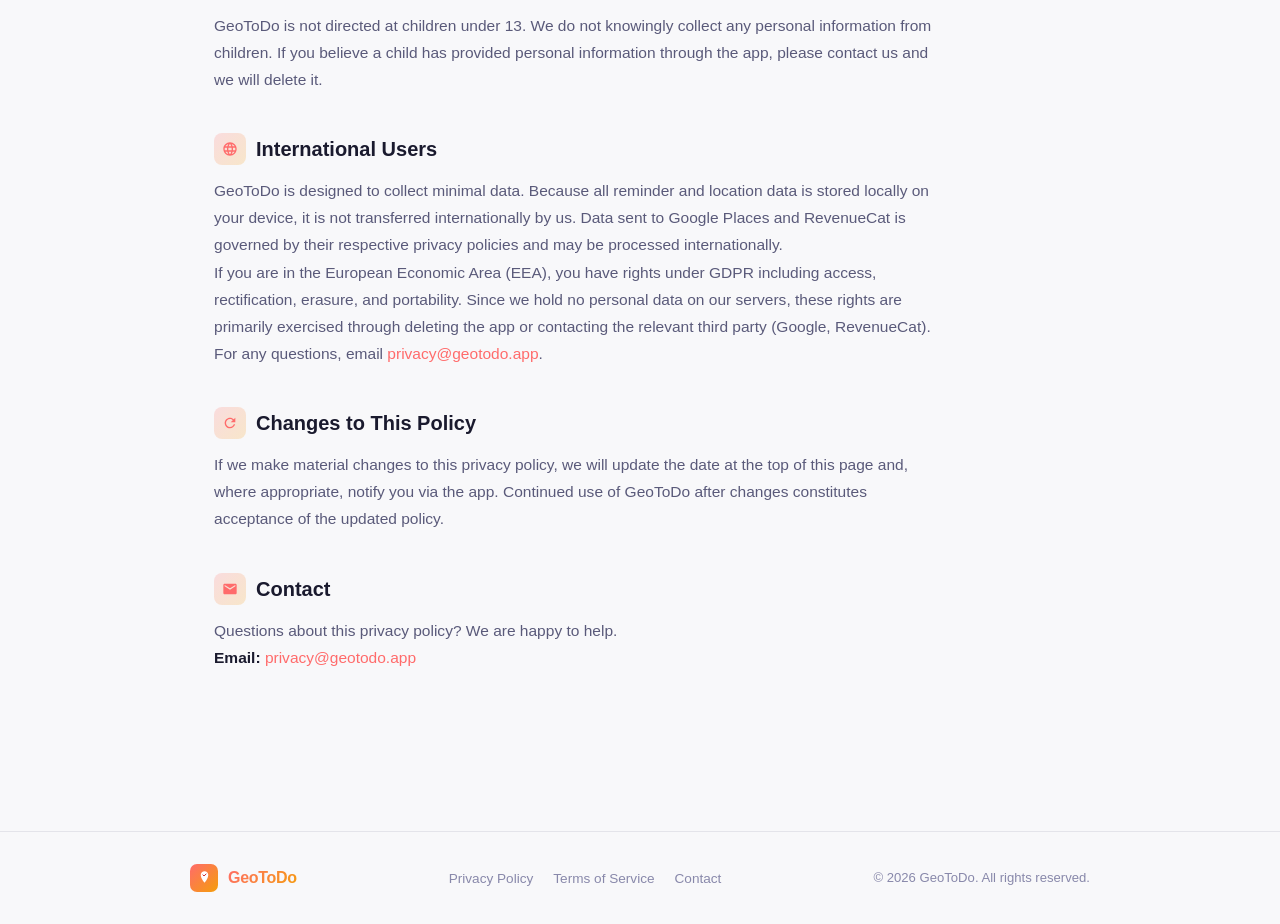
==== commit 48974f18: "Add files via upload" ====
--- a/privacy.html
+++ b/privacy.html
@@ -52,7 +52,7 @@
       <span class="info-icon">
         <svg width="20" height="20" viewBox="0 0 24 24" fill="#FF6B6B"><path d="M12 2C6.48 2 2 6.48 2 12s4.48 10 10 10 10-4.48 10-10S17.52 2 12 2zm1 15h-2v-6h2v6zm0-8h-2V7h2v2z"/></svg>
       </span>
-      <span><strong>Short version:</strong> GeoToDo stores all your reminders and location data locally on your device. We do not run servers that receive or store your personal data. The only data that leaves your device is for payments (RevenueCat) and location search (Google Places), described in detail below.</span>
+      <span><strong>Short version:</strong> GeoToDo stores all your reminders and location data locally on your device. We do not run servers that receive or store your personal data. The only data that leaves your device is for payments (RevenueCat), location search (Google Places), and AI voice/clipboard features (Gemini AI — text only, never your GPS location), described in detail below. You can delete all your data at any time from Settings.</span>
     </div>
 
     <h2>
@@ -123,11 +123,40 @@
 
     <h2>
       <span class="h-icon">
+        <svg width="16" height="16" viewBox="0 0 24 24" fill="#FF6B6B"><path d="M12 14c1.66 0 2.99-1.34 2.99-3L15 5c0-1.66-1.34-3-3-3S9 3.34 9 5v6c0 1.66 1.34 3 3 3zm5.3-3c0 3-2.54 5.1-5.3 5.1S6.7 14 6.7 11H5c0 3.41 2.72 6.23 6 6.72V21h2v-3.28c3.28-.48 6-3.3 6-6.72h-1.7z"/></svg>
+      </span>
+      AI Voice &amp; Clipboard — Gemini AI
+    </h2>
+    <p>GeoToDo Pro+ includes AI-powered reminder creation via voice dictation and clipboard paste, powered by <strong>Google Gemini AI</strong>. Here is exactly what is and is not shared:</p>
+    <ul>
+      <li><strong>What is sent to Gemini:</strong> The transcribed text of your voice input, or the text you paste from the clipboard. This is plain text only — for example, "remind me to pick up dry cleaning at Tide Cleaners on Friday".</li>
+      <li><strong>What is never sent:</strong> Your GPS coordinates, saved reminder data, or any other personal information. Location data stays on device at all times.</li>
+      <li><strong>How it works:</strong> Gemini parses the text to extract the task, location name, date/time, and checklist items. The raw text is sent to Google's Gemini API over HTTPS and is subject to <a href="https://policies.google.com/privacy" target="_blank" rel="noopener">Google's Privacy Policy</a>.</li>
+      <li><strong>Opt-in only:</strong> AI features are only activated when you explicitly tap the microphone button or the clipboard paste button. The app never silently records or transmits your voice or clipboard.</li>
+      <li><strong>Microphone access:</strong> The microphone is used only for the duration of active voice input. No audio is stored on your device or sent anywhere — only the final transcribed text string is processed by Gemini.</li>
+    </ul>
+    <p>Google's use of data sent to the Gemini API is governed by <a href="https://policies.google.com/privacy" target="_blank" rel="noopener">Google's Privacy Policy</a> and <a href="https://ai.google.dev/gemini-api/terms" target="_blank" rel="noopener">Gemini API Terms of Service</a>.</p>
+
+    <h2>
+      <span class="h-icon">
         <svg width="16" height="16" viewBox="0 0 24 24" fill="#FF6B6B"><path d="M12 22c1.1 0 2-.9 2-2h-4c0 1.1.9 2 2 2zm6-6v-5c0-3.07-1.64-5.64-4.5-6.32V4c0-.83-.67-1.5-1.5-1.5s-1.5.67-1.5 1.5v.68C7.63 5.36 6 7.92 6 11v5l-2 2v1h16v-1l-2-2z"/></svg>
       </span>
       Notifications
     </h2>
-    <p>GeoToDo sends local notifications when you enter a saved geofence. These notifications are generated entirely on-device — no notification content is routed through our servers.</p>
+    <p>GeoToDo sends local notifications when you enter a saved geofence or when a scheduled time alert fires. These notifications are generated entirely on-device — no notification content is routed through our servers.</p>
+
+    <h2>
+      <span class="h-icon">
+        <svg width="16" height="16" viewBox="0 0 24 24" fill="#FF6B6B"><path d="M6 19c0 1.1.9 2 2 2h8c1.1 0 2-.9 2-2V7H6v12zM19 4h-3.5l-1-1h-5l-1 1H5v2h14V4z"/></svg>
+      </span>
+      Deleting Your Data
+    </h2>
+    <p>You have full control over your data. There are two ways to remove it:</p>
+    <ul>
+      <li><strong>Delete all data in-app:</strong> Go to Settings → About → "Delete all my data". This permanently wipes all your reminders, checklist items, saved locations, and preferences from your device in one action. This cannot be undone.</li>
+      <li><strong>Uninstall the app:</strong> Uninstalling GeoToDo removes the local database and all associated app data from your device.</li>
+    </ul>
+    <p>Because we hold no personal data on our servers, there is nothing to request deletion of from us. Third-party services (Google Places, RevenueCat, Gemini) retain only anonymised or transactional data governed by their own policies — contact them directly for deletion requests.</p>
 
     <h2>
       <span class="h-icon">
--- a/style.css
+++ b/style.css
@@ -417,9 +417,340 @@
   color: var(--text-3);
 }
 
+/* ── Trigger grid ─────────────────────────────────────────────────────────── */
+.trigger-grid {
+  display: grid;
+  grid-template-columns: repeat(auto-fit, minmax(220px, 1fr));
+  gap: 16px;
+}
+
+.trigger-card {
+  background: var(--surface);
+  border: 1px solid var(--border);
+  border-radius: var(--radius);
+  padding: 24px;
+  box-shadow: var(--shadow);
+  display: flex;
+  flex-direction: column;
+  gap: 14px;
+}
+
+.trigger-icon {
+  width: 52px;
+  height: 52px;
+  border-radius: 14px;
+  display: flex;
+  align-items: center;
+  justify-content: center;
+  flex-shrink: 0;
+}
+
+.trigger-loc  { background: rgba(255, 107, 107, .12); }
+.trigger-time { background: rgba(37, 99, 235, .10); }
+.trigger-both { background: rgba(245, 158, 11, .12); }
+
+.trigger-body h3 {
+  font-size: 1rem;
+  font-weight: 700;
+  margin-bottom: 6px;
+}
+
+.trigger-body p {
+  font-size: .875rem;
+  color: var(--text-2);
+  line-height: 1.55;
+  margin-bottom: 10px;
+}
+
+.trigger-example {
+  font-size: .8rem;
+  color: var(--text-3);
+  background: var(--surface2);
+  border-radius: 8px;
+  padding: 8px 12px;
+  font-style: normal;
+  border-left: 3px solid var(--border);
+}
+
+.trigger-example em {
+  font-style: normal;
+  color: var(--red);
+  font-weight: 600;
+}
+
+/* ── AI grid ──────────────────────────────────────────────────────────────── */
+.ai-grid {
+  display: grid;
+  grid-template-columns: 1fr 340px;
+  gap: 16px;
+  align-items: stretch;
+}
+
+@media (max-width: 760px) {
+  .ai-grid { grid-template-columns: 1fr; }
+}
+
+.ai-card {
+  background: var(--surface);
+  border: 1px solid var(--border);
+  border-radius: var(--radius);
+  padding: 24px;
+  box-shadow: var(--shadow);
+  position: relative;
+}
+
+.ai-card-primary {
+  background: linear-gradient(145deg, #1c1c3a 0%, #2a1a3a 100%);
+  border-color: rgba(255, 107, 107, .25);
+  color: #f0f0f8;
+}
+
+.ai-card-primary p {
+  color: rgba(240, 240, 248, .75);
+  font-size: .875rem;
+  line-height: 1.6;
+  margin-bottom: 16px;
+}
+
+.ai-card-top {
+  display: flex;
+  align-items: center;
+  gap: 12px;
+  margin-bottom: 12px;
+}
+
+.ai-card-top h3 {
+  font-size: 1.05rem;
+  font-weight: 700;
+  color: #f0f0f8;
+}
+
+.ai-icon {
+  width: 44px;
+  height: 44px;
+  border-radius: var(--radius-sm);
+  background: rgba(255, 107, 107, .25);
+  display: flex;
+  align-items: center;
+  justify-content: center;
+  flex-shrink: 0;
+}
+
+.ai-badge {
+  display: inline-block;
+  font-size: .68rem;
+  font-weight: 800;
+  letter-spacing: .5px;
+  text-transform: uppercase;
+  background: var(--grad);
+  color: white;
+  border-radius: 6px;
+  padding: 3px 8px;
+  margin-bottom: 10px;
+}
+
+.ai-card-top .ai-badge {
+  margin-bottom: 0;
+  margin-left: auto;
+  order: 3;
+}
+
+.ai-side-cards {
+  display: flex;
+  flex-direction: column;
+  gap: 16px;
+}
+
+.ai-side-cards .ai-card h3 {
+  font-size: .95rem;
+  font-weight: 700;
+  margin-bottom: 6px;
+}
+
+.ai-side-cards .ai-card p {
+  font-size: .83rem;
+  color: var(--text-2);
+  line-height: 1.55;
+}
+
+/* ── Voice demo ───────────────────────────────────────────────────────────── */
+.voice-demo {
+  display: flex;
+  flex-direction: column;
+  gap: 10px;
+  margin-top: 4px;
+}
+
+.voice-bubble {
+  border-radius: 14px;
+  padding: 11px 16px;
+  font-size: .83rem;
+  line-height: 1.5;
+  max-width: 90%;
+}
+
+.voice-bubble.user {
+  background: rgba(255, 107, 107, .18);
+  color: rgba(240, 240, 248, .9);
+  align-self: flex-end;
+  border-bottom-right-radius: 4px;
+}
+
+.voice-bubble.bot {
+  background: rgba(255, 255, 255, .08);
+  color: rgba(240, 240, 248, .85);
+  align-self: flex-start;
+  border-bottom-left-radius: 4px;
+  display: flex;
+  flex-direction: column;
+  gap: 4px;
+}
+
+.bot-label {
+  font-size: .7rem;
+  font-weight: 700;
+  text-transform: uppercase;
+  letter-spacing: .5px;
+  background: var(--grad);
+  -webkit-background-clip: text;
+  -webkit-text-fill-color: transparent;
+  background-clip: text;
+}
+
+/* ── Pricing grid ─────────────────────────────────────────────────────────── */
+.pricing-grid {
+  display: grid;
+  grid-template-columns: repeat(3, 1fr);
+  gap: 16px;
+  align-items: start;
+}
+
+@media (max-width: 700px) {
+  .pricing-grid { grid-template-columns: 1fr; }
+}
+
+.tier-card {
+  background: var(--surface);
+  border: 1px solid var(--border);
+  border-radius: var(--radius);
+  padding: 24px;
+  box-shadow: var(--shadow);
+  position: relative;
+}
+
+.tier-card.tier-featured {
+  border-color: var(--red);
+  box-shadow: 0 0 0 1px var(--red), var(--shadow-lg);
+}
+
+.tier-card.tier-plus {
+  background: linear-gradient(145deg, rgba(255,107,107,.07), rgba(245,158,11,.07));
+  border-color: rgba(245, 158, 11, .4);
+}
+
+.tier-badge {
+  display: inline-block;
+  font-size: .68rem;
+  font-weight: 800;
+  letter-spacing: .5px;
+  text-transform: uppercase;
+  background: var(--grad);
+  color: white;
+  border-radius: 6px;
+  padding: 3px 10px;
+  margin-bottom: 10px;
+}
+
+.tier-name {
+  font-size: 1.2rem;
+  font-weight: 800;
+  margin-bottom: 4px;
+  color: var(--text);
+}
+
+.plus-text {
+  background: var(--grad);
+  -webkit-background-clip: text;
+  -webkit-text-fill-color: transparent;
+  background-clip: text;
+}
+
+.tier-price {
+  font-size: 1.7rem;
+  font-weight: 900;
+  color: var(--text);
+  margin-bottom: 2px;
+  letter-spacing: -0.5px;
+}
+
+.tier-price span {
+  font-size: .85rem;
+  font-weight: 400;
+  color: var(--text-3);
+}
+
+.tier-desc {
+  font-size: .82rem;
+  color: var(--text-3);
+  margin-bottom: 18px;
+}
+
+.tier-features {
+  list-style: none;
+  padding: 0;
+  margin: 0;
+  display: flex;
+  flex-direction: column;
+  gap: 8px;
+}
+
+.tier-features li {
+  font-size: .84rem;
+  color: var(--text-2);
+  padding-left: 22px;
+  position: relative;
+  line-height: 1.4;
+}
+
+.tier-features li.ok::before {
+  content: "✓";
+  position: absolute;
+  left: 0;
+  color: #22c55e;
+  font-weight: 700;
+}
+
+.tier-features li.no {
+  color: var(--text-3);
+}
+
+.tier-features li.no::before {
+  content: "✕";
+  position: absolute;
+  left: 0;
+  color: var(--text-3);
+}
+
+.tier-features li.ai-feat {
+  color: var(--text);
+}
+
+.tier-features li.ai-feat::before {
+  content: "✦";
+  position: absolute;
+  left: 0;
+  background: var(--grad);
+  -webkit-background-clip: text;
+  -webkit-text-fill-color: transparent;
+  background-clip: text;
+  font-size: .75rem;
+  top: 1px;
+}
+
 /* ── Responsive ───────────────────────────────────────────────────────────── */
 @media (max-width: 600px) {
   .nav-links a { padding: 6px 8px; font-size: .8rem; }
   .hero { padding: 48px 0 40px; }
   .app-icon-wrap { width: 96px; height: 96px; border-radius: 22px; }
-}
+  .trigger-grid { grid-template-columns: 1fr; }
+}
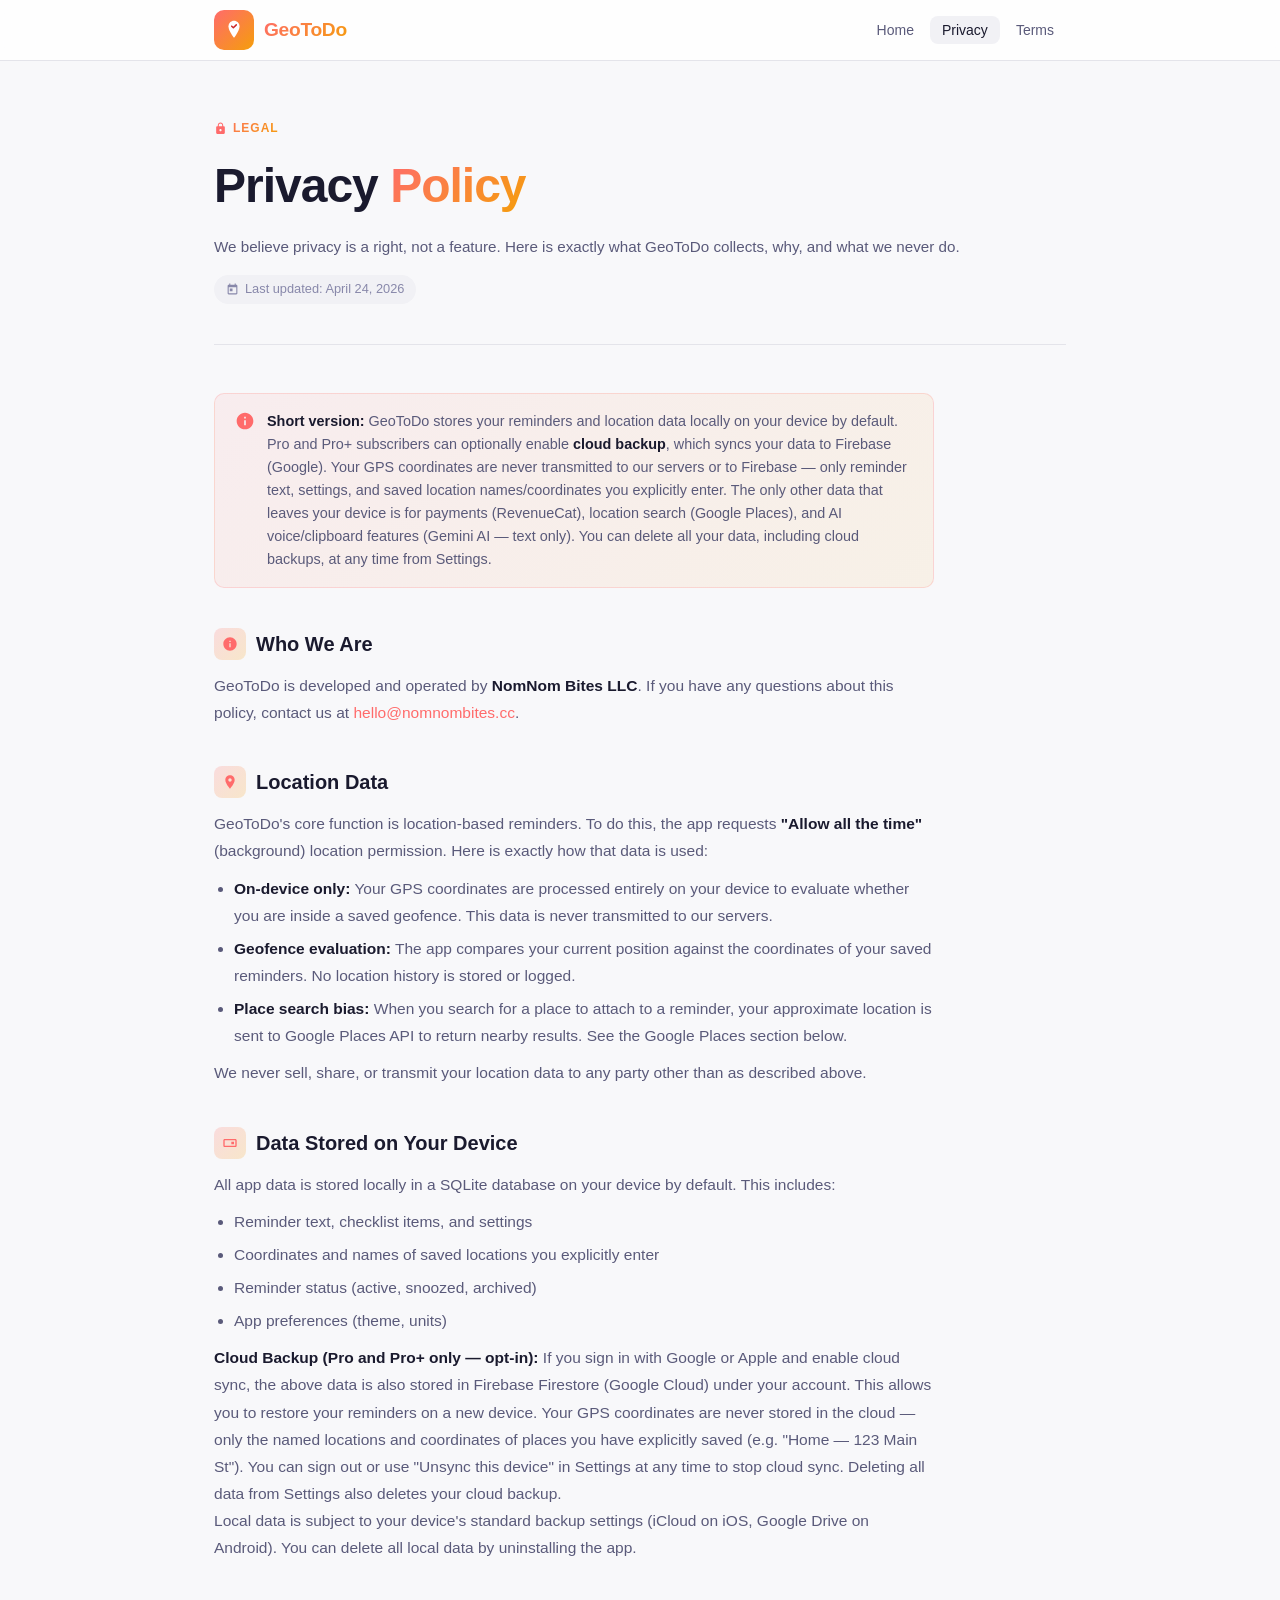
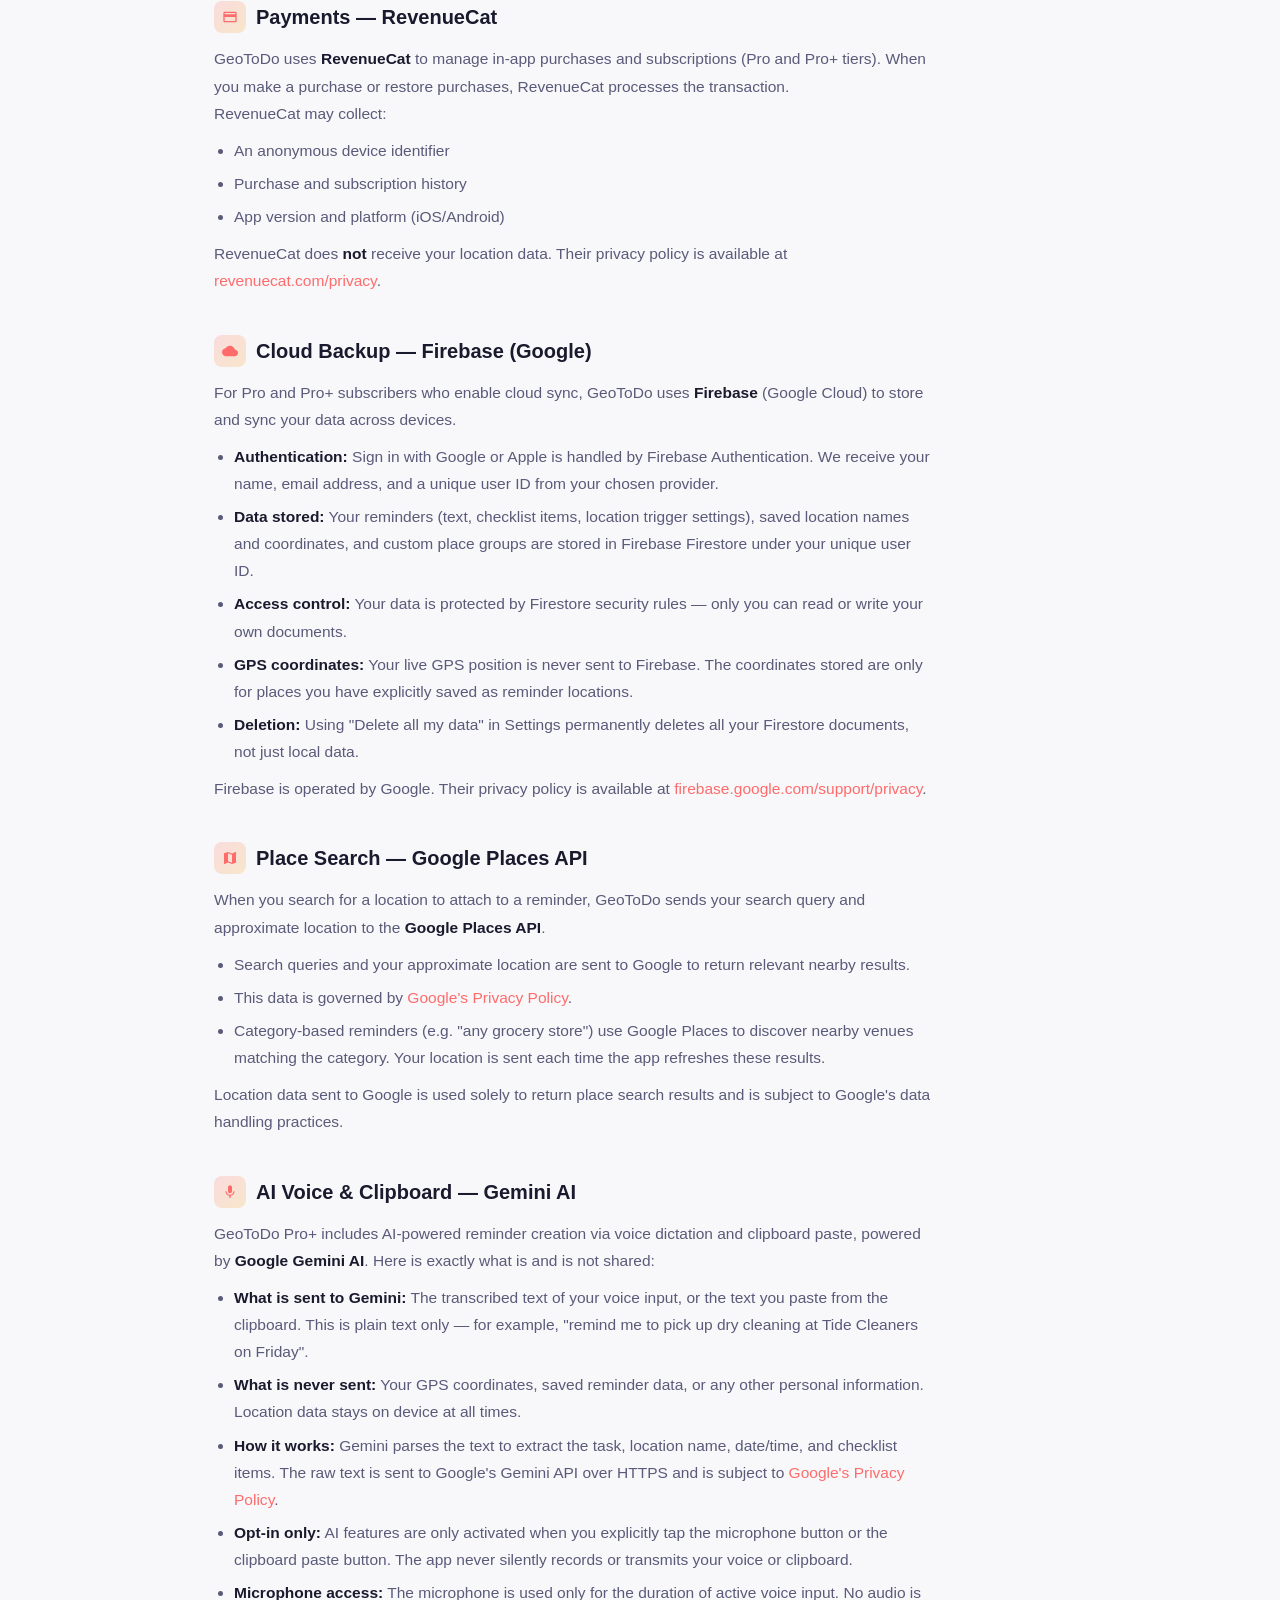
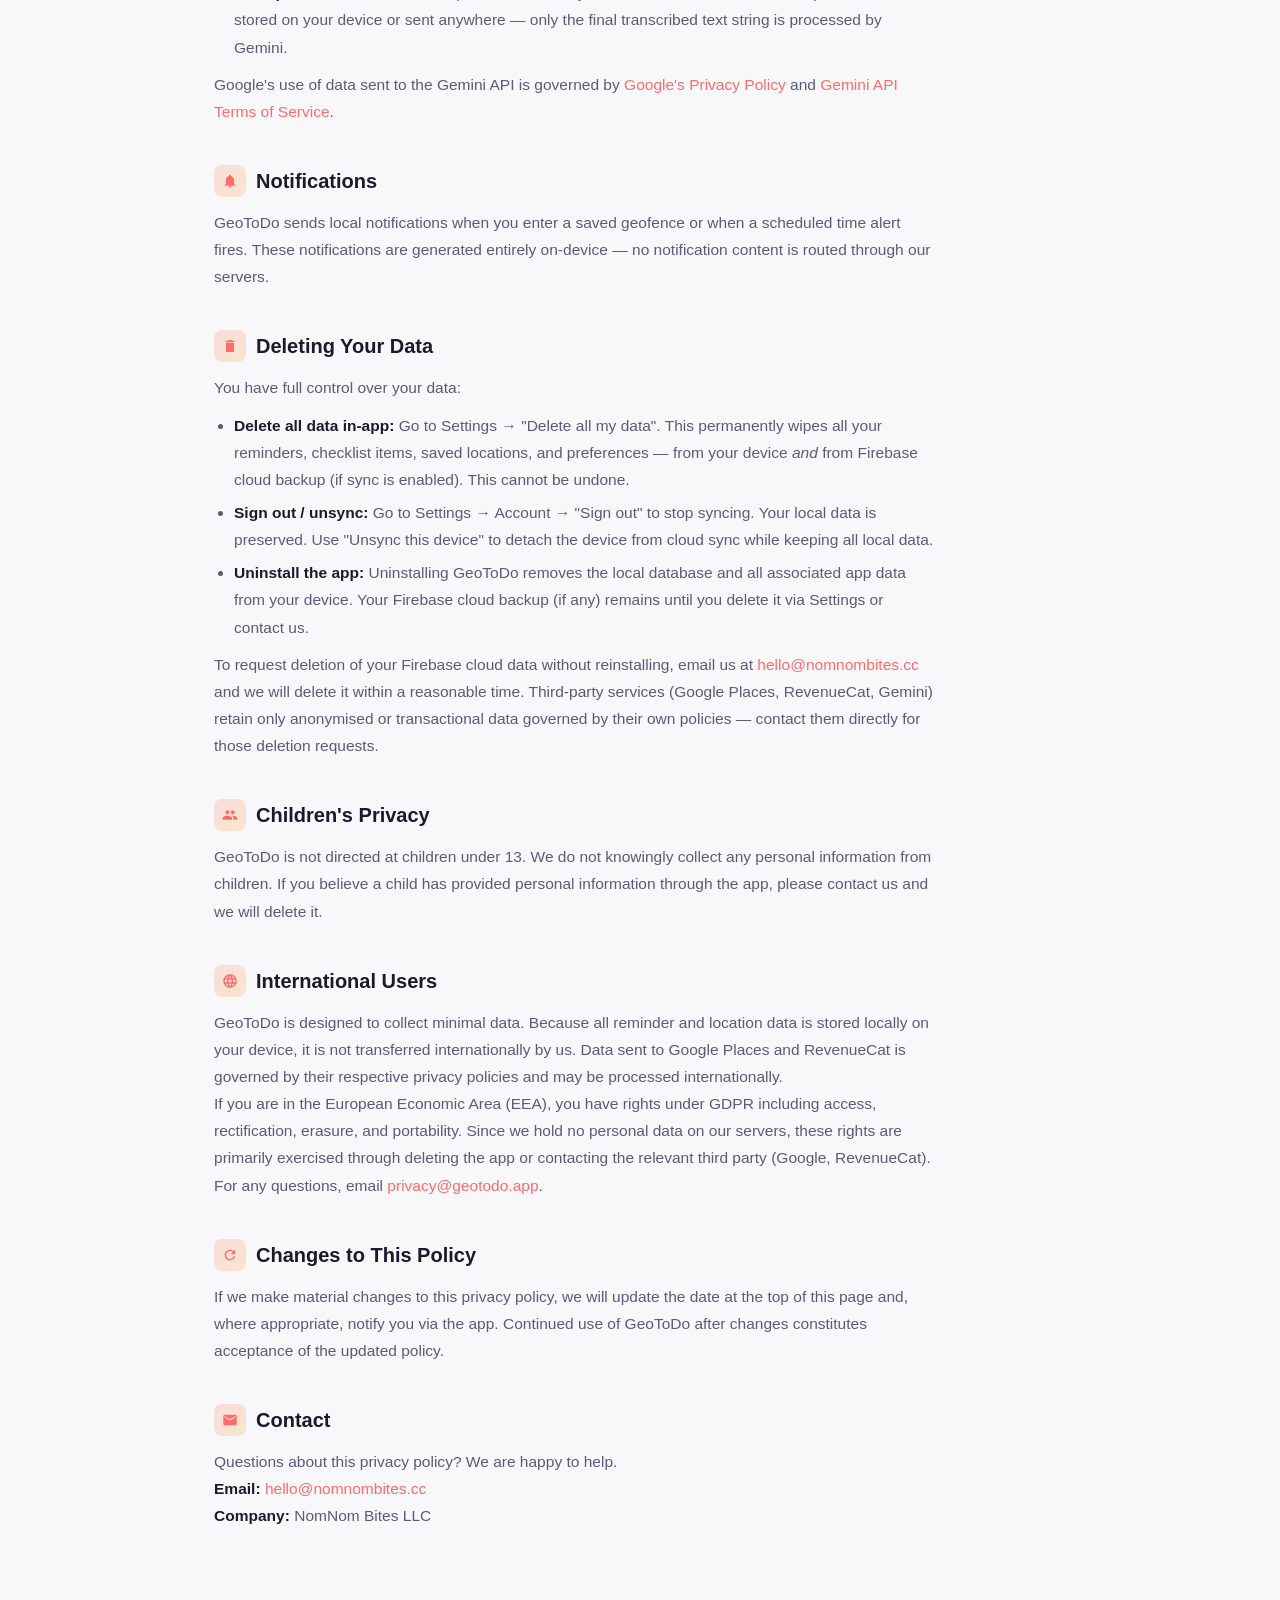
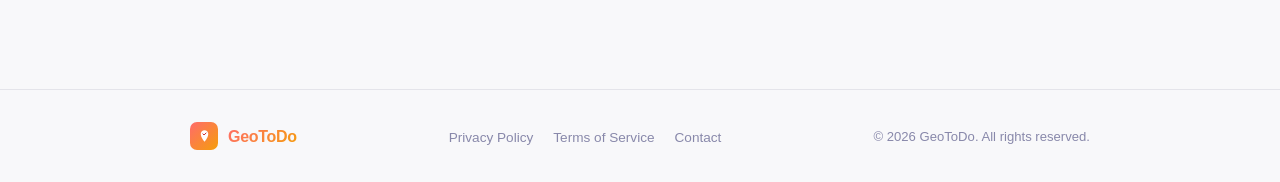
==== commit 734fe663: "Update privacy.html" ====
--- a/privacy.html
+++ b/privacy.html
@@ -42,7 +42,7 @@
     <p>We believe privacy is a right, not a feature. Here is exactly what GeoToDo collects, why, and what we never do.</p>
     <div class="updated">
       <svg width="13" height="13" viewBox="0 0 24 24" fill="currentColor"><path d="M19 3h-1V1h-2v2H8V1H6v2H5c-1.11 0-2 .9-2 2v14c0 1.1.89 2 2 2h14c1.1 0 2-.9 2-2V5c0-1.1-.9-2-2-2zm0 16H5V8h14v11zM7 10h5v5H7z"/></svg>
-      Last updated: April 2026
+      Last updated: April 24, 2026
     </div>
   </div>
 
@@ -52,7 +52,7 @@
       <span class="info-icon">
         <svg width="20" height="20" viewBox="0 0 24 24" fill="#FF6B6B"><path d="M12 2C6.48 2 2 6.48 2 12s4.48 10 10 10 10-4.48 10-10S17.52 2 12 2zm1 15h-2v-6h2v6zm0-8h-2V7h2v2z"/></svg>
       </span>
-      <span><strong>Short version:</strong> GeoToDo stores all your reminders and location data locally on your device. We do not run servers that receive or store your personal data. The only data that leaves your device is for payments (RevenueCat), location search (Google Places), and AI voice/clipboard features (Gemini AI — text only, never your GPS location), described in detail below. You can delete all your data at any time from Settings.</span>
+      <span><strong>Short version:</strong> GeoToDo stores your reminders and location data locally on your device by default. Pro and Pro+ subscribers can optionally enable <strong>cloud backup</strong>, which syncs your data to Firebase (Google). Your GPS coordinates are never transmitted to our servers or to Firebase — only reminder text, settings, and saved location names/coordinates you explicitly enter. The only other data that leaves your device is for payments (RevenueCat), location search (Google Places), and AI voice/clipboard features (Gemini AI — text only). You can delete all your data, including cloud backups, at any time from Settings.</span>
     </div>
 
     <h2>
@@ -61,7 +61,7 @@
       </span>
       Who We Are
     </h2>
-    <p>GeoToDo is developed and operated by <strong>NomNom Labs</strong>. If you have any questions about this policy, contact us at <a href="mailto:privacy@geotodo.app">privacy@geotodo.app</a>.</p>
+    <p>GeoToDo is developed and operated by <strong>NomNom Bites LLC</strong>. If you have any questions about this policy, contact us at <a href="mailto:hello@nomnombites.cc">hello@nomnombites.cc</a>.</p>
 
     <h2>
       <span class="h-icon">
@@ -83,14 +83,15 @@
       </span>
       Data Stored on Your Device
     </h2>
-    <p>All app data is stored locally in a SQLite database on your device. This includes:</p>
+    <p>All app data is stored locally in a SQLite database on your device by default. This includes:</p>
     <ul>
       <li>Reminder text, checklist items, and settings</li>
-      <li>Coordinates and names of saved locations</li>
+      <li>Coordinates and names of saved locations you explicitly enter</li>
       <li>Reminder status (active, snoozed, archived)</li>
       <li>App preferences (theme, units)</li>
     </ul>
-    <p>This data is <strong>not uploaded to any server</strong>. It is subject to your device's standard backup settings (iCloud on iOS, Google Drive on Android). You can delete all data by uninstalling the app.</p>
+    <p><strong>Cloud Backup (Pro and Pro+ only — opt-in):</strong> If you sign in with Google or Apple and enable cloud sync, the above data is also stored in Firebase Firestore (Google Cloud) under your account. This allows you to restore your reminders on a new device. Your GPS coordinates are never stored in the cloud — only the named locations and coordinates of places you have explicitly saved (e.g. "Home — 123 Main St"). You can sign out or use "Unsync this device" in Settings at any time to stop cloud sync. Deleting all data from Settings also deletes your cloud backup.</p>
+    <p>Local data is subject to your device's standard backup settings (iCloud on iOS, Google Drive on Android). You can delete all local data by uninstalling the app.</p>
 
     <h2>
       <span class="h-icon">
@@ -106,6 +107,22 @@
       <li>App version and platform (iOS/Android)</li>
     </ul>
     <p>RevenueCat does <strong>not</strong> receive your location data. Their privacy policy is available at <a href="https://www.revenuecat.com/privacy" target="_blank" rel="noopener">revenuecat.com/privacy</a>.</p>
+
+    <h2>
+      <span class="h-icon">
+        <svg width="16" height="16" viewBox="0 0 24 24" fill="#FF6B6B"><path d="M19.35 10.04C18.67 6.59 15.64 4 12 4 9.11 4 6.6 5.64 5.35 8.04 2.34 8.36 0 10.91 0 14c0 3.31 2.69 6 6 6h13c2.76 0 5-2.24 5-5 0-2.64-2.05-4.78-4.65-4.96z"/></svg>
+      </span>
+      Cloud Backup — Firebase (Google)
+    </h2>
+    <p>For Pro and Pro+ subscribers who enable cloud sync, GeoToDo uses <strong>Firebase</strong> (Google Cloud) to store and sync your data across devices.</p>
+    <ul>
+      <li><strong>Authentication:</strong> Sign in with Google or Apple is handled by Firebase Authentication. We receive your name, email address, and a unique user ID from your chosen provider.</li>
+      <li><strong>Data stored:</strong> Your reminders (text, checklist items, location trigger settings), saved location names and coordinates, and custom place groups are stored in Firebase Firestore under your unique user ID.</li>
+      <li><strong>Access control:</strong> Your data is protected by Firestore security rules — only you can read or write your own documents.</li>
+      <li><strong>GPS coordinates:</strong> Your live GPS position is never sent to Firebase. The coordinates stored are only for places you have explicitly saved as reminder locations.</li>
+      <li><strong>Deletion:</strong> Using "Delete all my data" in Settings permanently deletes all your Firestore documents, not just local data.</li>
+    </ul>
+    <p>Firebase is operated by Google. Their privacy policy is available at <a href="https://firebase.google.com/support/privacy" target="_blank" rel="noopener">firebase.google.com/support/privacy</a>.</p>
 
     <h2>
       <span class="h-icon">
@@ -151,12 +168,13 @@
       </span>
       Deleting Your Data
     </h2>
-    <p>You have full control over your data. There are two ways to remove it:</p>
-    <ul>
-      <li><strong>Delete all data in-app:</strong> Go to Settings → About → "Delete all my data". This permanently wipes all your reminders, checklist items, saved locations, and preferences from your device in one action. This cannot be undone.</li>
-      <li><strong>Uninstall the app:</strong> Uninstalling GeoToDo removes the local database and all associated app data from your device.</li>
-    </ul>
-    <p>Because we hold no personal data on our servers, there is nothing to request deletion of from us. Third-party services (Google Places, RevenueCat, Gemini) retain only anonymised or transactional data governed by their own policies — contact them directly for deletion requests.</p>
+    <p>You have full control over your data:</p>
+    <ul>
+      <li><strong>Delete all data in-app:</strong> Go to Settings → "Delete all my data". This permanently wipes all your reminders, checklist items, saved locations, and preferences — from your device <em>and</em> from Firebase cloud backup (if sync is enabled). This cannot be undone.</li>
+      <li><strong>Sign out / unsync:</strong> Go to Settings → Account → "Sign out" to stop syncing. Your local data is preserved. Use "Unsync this device" to detach the device from cloud sync while keeping all local data.</li>
+      <li><strong>Uninstall the app:</strong> Uninstalling GeoToDo removes the local database and all associated app data from your device. Your Firebase cloud backup (if any) remains until you delete it via Settings or contact us.</li>
+    </ul>
+    <p>To request deletion of your Firebase cloud data without reinstalling, email us at <a href="mailto:hello@nomnombites.cc">hello@nomnombites.cc</a> and we will delete it within a reasonable time. Third-party services (Google Places, RevenueCat, Gemini) retain only anonymised or transactional data governed by their own policies — contact them directly for those deletion requests.</p>
 
     <h2>
       <span class="h-icon">
@@ -190,7 +208,8 @@
       Contact
     </h2>
     <p>Questions about this privacy policy? We are happy to help.</p>
-    <p><strong>Email:</strong> <a href="mailto:privacy@geotodo.app">privacy@geotodo.app</a></p>
+    <p><strong>Email:</strong> <a href="mailto:hello@nomnombites.cc">hello@nomnombites.cc</a></p>
+    <p><strong>Company:</strong> NomNom Bites LLC</p>
 
   </div>
 </div>
@@ -210,7 +229,7 @@
     <ul class="footer-links">
       <li><a href="privacy.html">Privacy Policy</a></li>
       <li><a href="terms.html">Terms of Service</a></li>
-      <li><a href="mailto:hello@geotodo.app">Contact</a></li>
+      <li><a href="mailto:hello@nomnombites.cc">Contact</a></li>
     </ul>
     <p class="footer-copy">&copy; 2026 GeoToDo. All rights reserved.</p>
   </div>
--- a/style.css
+++ b/style.css
@@ -622,7 +622,7 @@
   display: grid;
   grid-template-columns: repeat(3, 1fr);
   gap: 16px;
-  align-items: start;
+  align-items: stretch;
 }
 
 @media (max-width: 700px) {
@@ -636,6 +636,8 @@
   padding: 24px;
   box-shadow: var(--shadow);
   position: relative;
+  display: flex;
+  flex-direction: column;
 }
 
 .tier-card.tier-featured {
@@ -650,6 +652,7 @@
 
 .tier-badge {
   display: inline-block;
+  align-self: flex-start;
   font-size: .68rem;
   font-weight: 800;
   letter-spacing: .5px;
@@ -702,6 +705,7 @@
   display: flex;
   flex-direction: column;
   gap: 8px;
+  flex-grow: 1;
 }
 
 .tier-features li {
@@ -733,6 +737,35 @@
 
 .tier-features li.ai-feat {
   color: var(--text);
+}
+
+.tier-features li.coming-soon {
+  color: var(--text-3);
+  display: flex;
+  align-items: center;
+  gap: 8px;
+}
+
+.tier-features li.coming-soon::before {
+  content: "◷";
+  position: absolute;
+  left: 0;
+  color: var(--text-3);
+  font-size: .8rem;
+}
+
+.soon-badge {
+  display: inline-block;
+  font-size: .6rem;
+  font-weight: 700;
+  letter-spacing: .4px;
+  text-transform: uppercase;
+  background: var(--surface2);
+  border: 1px solid var(--border);
+  color: var(--text-3);
+  border-radius: 4px;
+  padding: 1px 6px;
+  flex-shrink: 0;
 }
 
 .tier-features li.ai-feat::before {
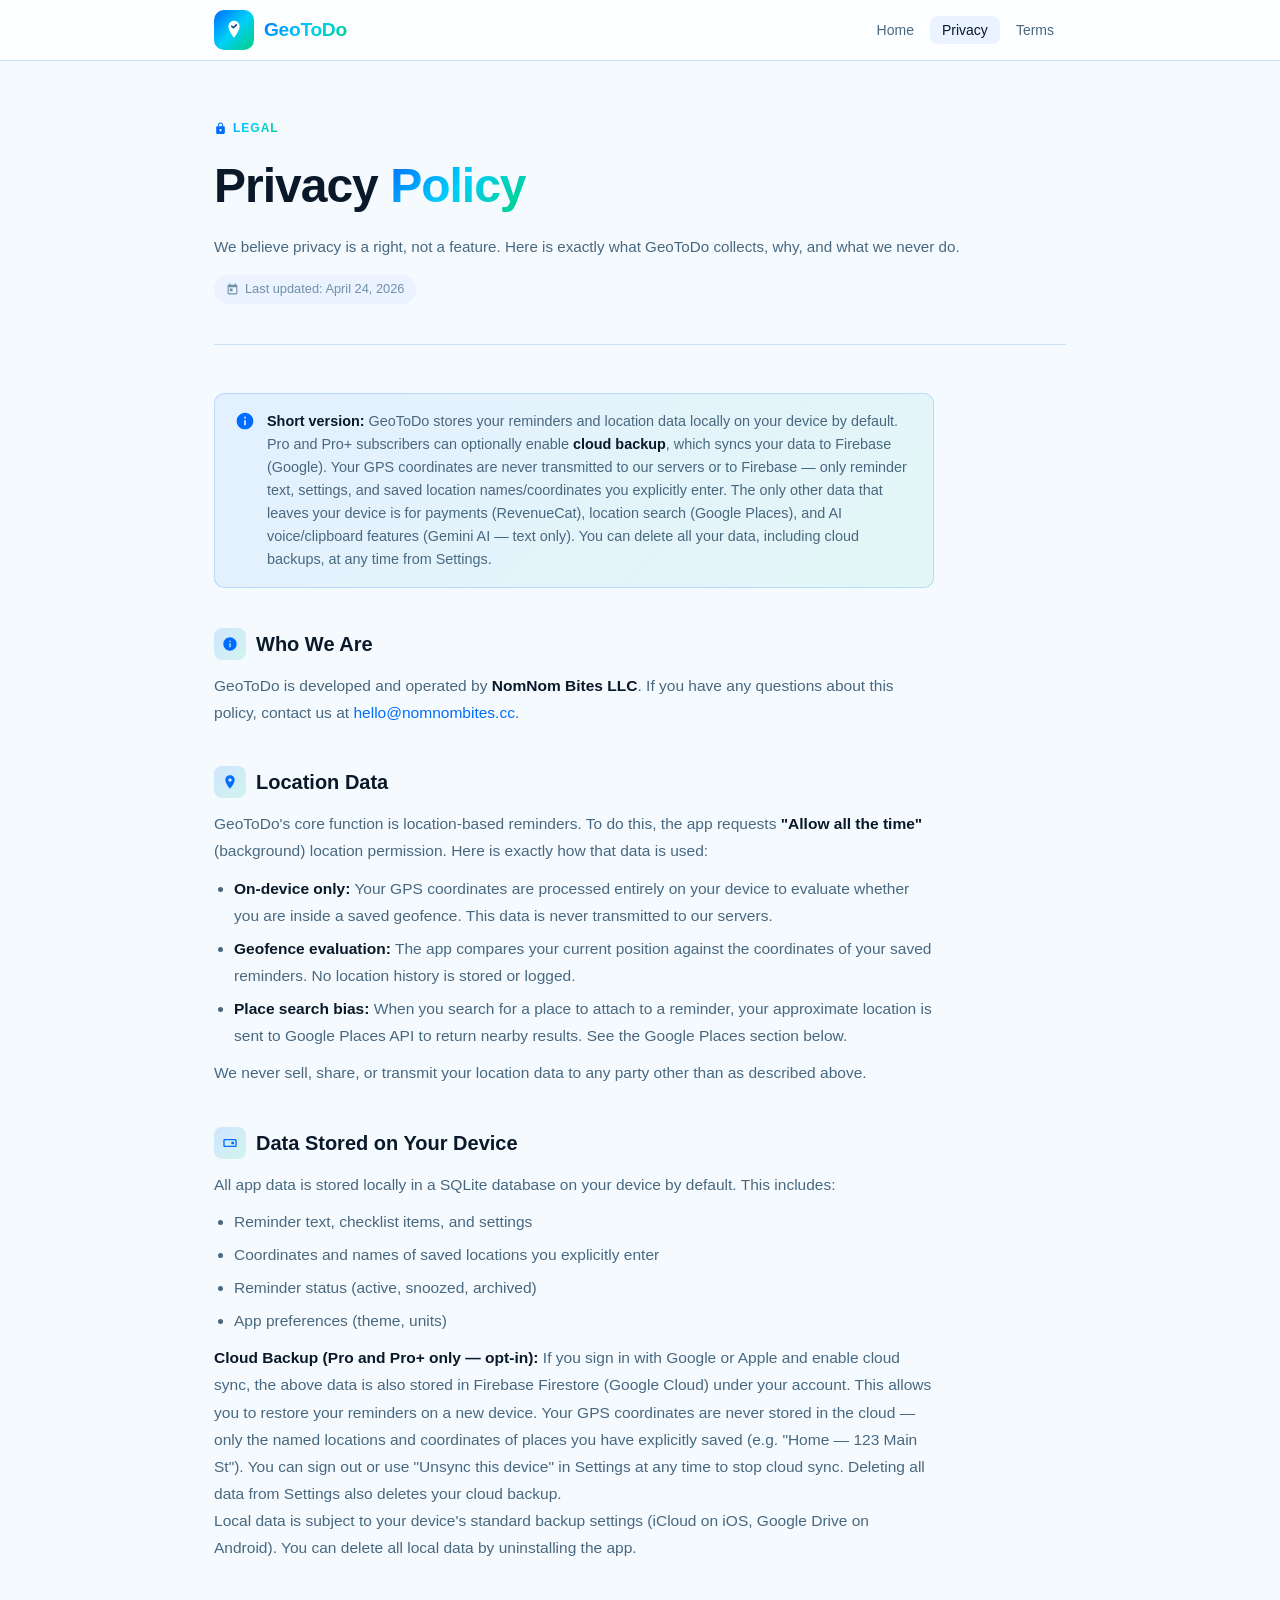
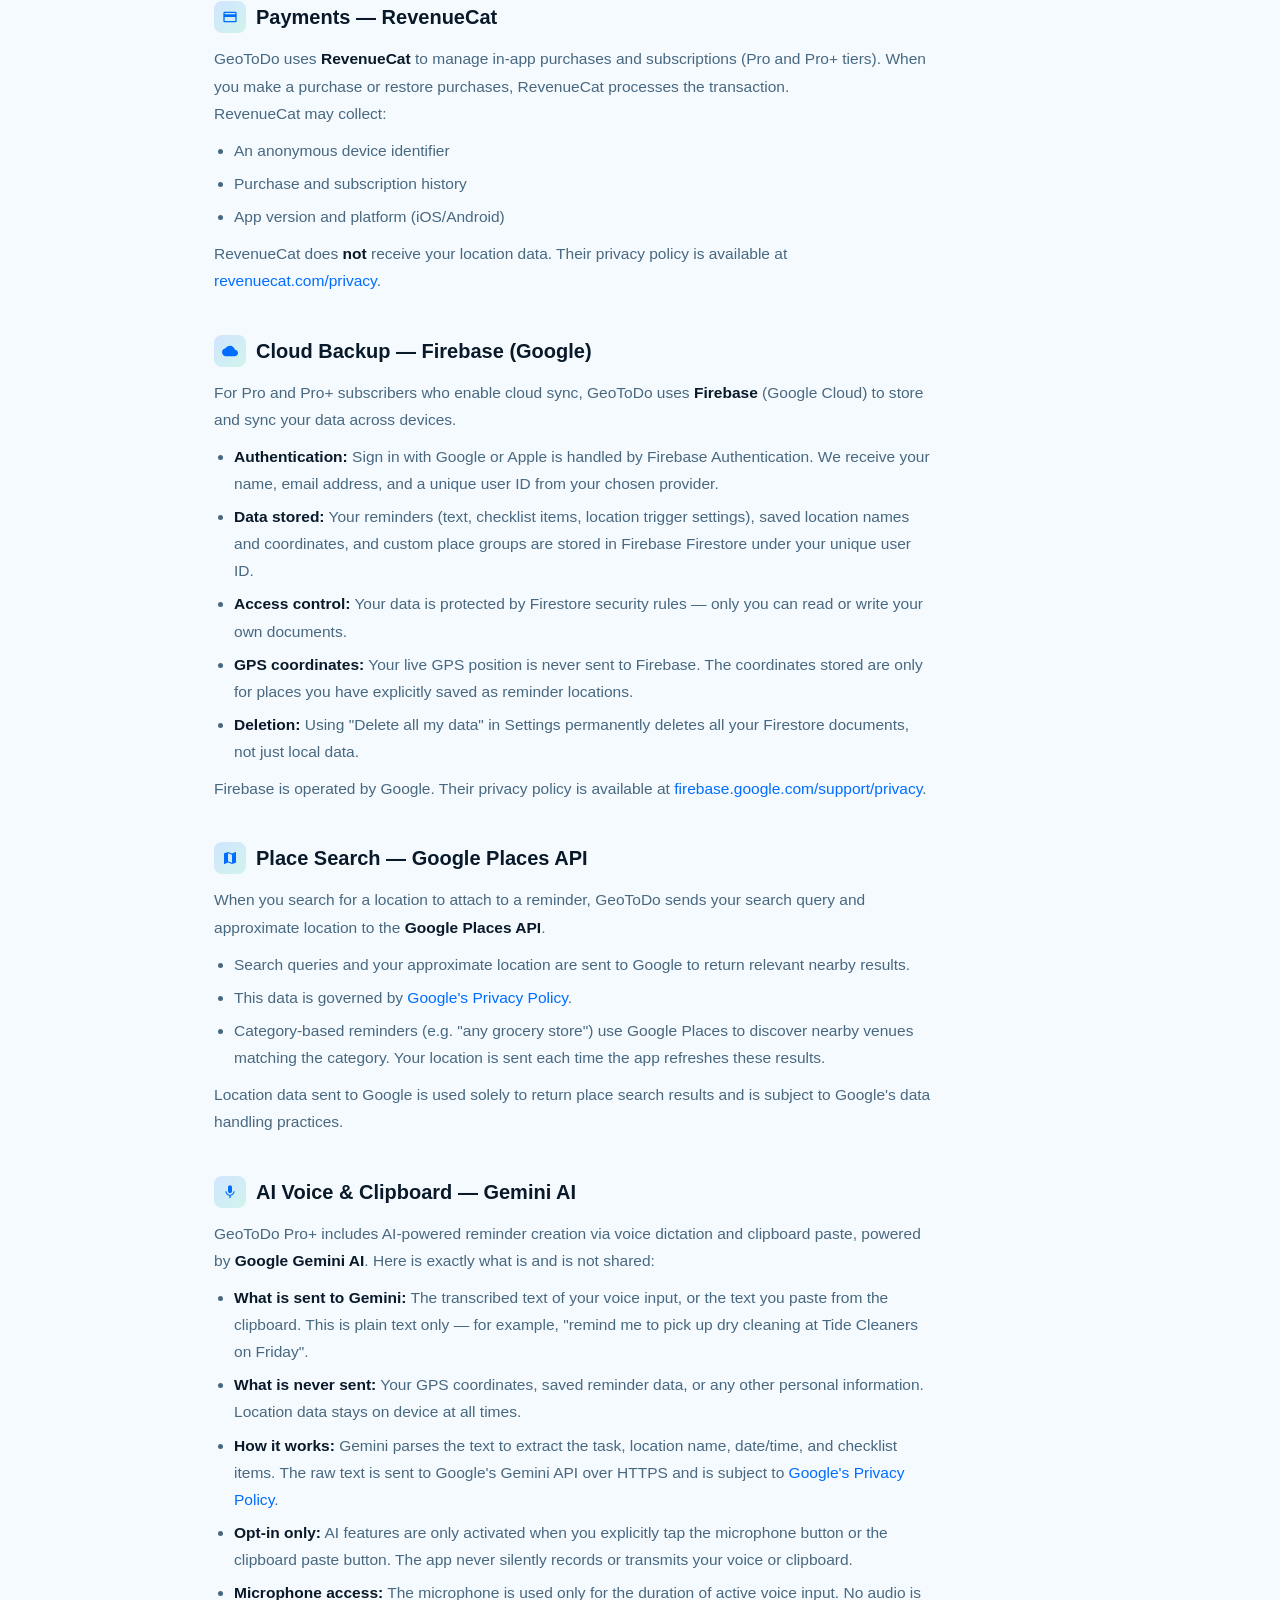
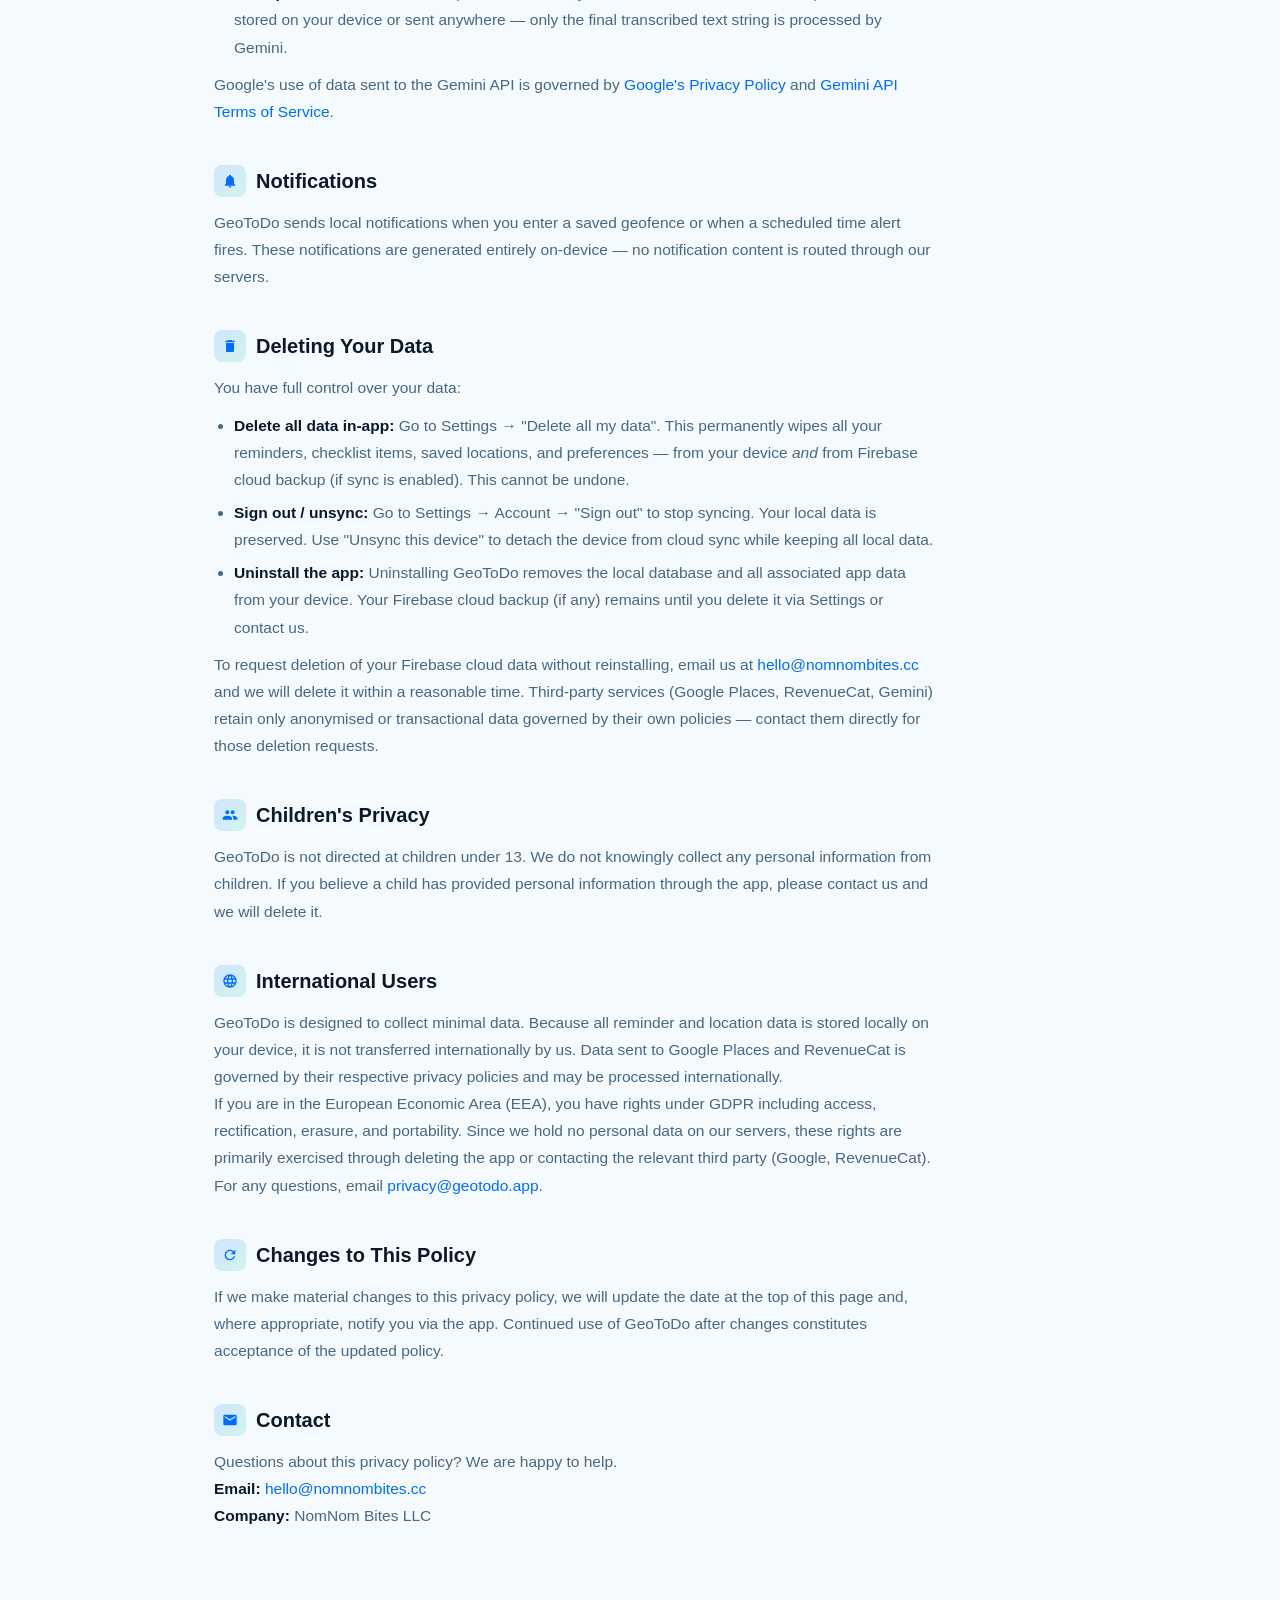
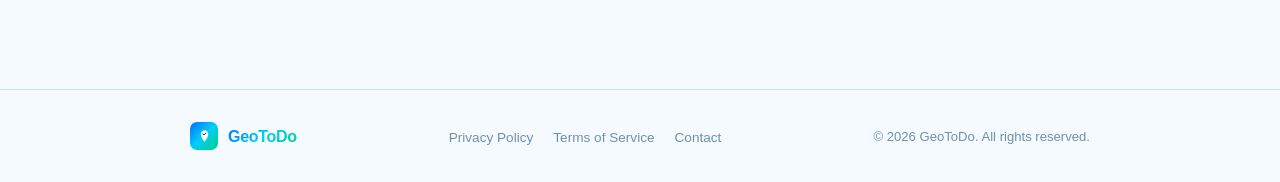
==== commit 9998d0f6: "Updating theme" ====
--- a/privacy.html
+++ b/privacy.html
@@ -1,239 +1,239 @@
-<!DOCTYPE html>
-<html lang="en">
-<head>
-  <meta charset="UTF-8" />
-  <meta name="viewport" content="width=device-width, initial-scale=1.0" />
-  <title>Privacy Policy — GeoToDo</title>
-  <meta name="description" content="GeoToDo Privacy Policy — how we handle your data, location information, and third-party services." />
-  <link rel="stylesheet" href="style.css" />
-  <link rel="icon" type="image/png" href="icon.png" />
-</head>
-<body>
-
-<!-- ── Nav ──────────────────────────────────────────────────────────────── -->
-<nav>
-  <div class="nav-inner">
-    <a href="index.html" class="logo">
-      <div class="logo-icon">
-        <svg width="22" height="22" viewBox="0 0 24 24" fill="none">
-          <path d="M12 2C8.69 2 6 4.69 6 8c0 5.5 6 12.5 6 12.5S18 13.5 18 8c0-3.31-2.69-6-6-6z" fill="white"/>
-          <path d="M9.5 7.8l1.8 1.8 3.2-3.2" stroke="#CC2828" stroke-width="1.6" stroke-linecap="round" stroke-linejoin="round"/>
-        </svg>
-      </div>
-      <span class="logo-name">GeoToDo</span>
-    </a>
-    <ul class="nav-links">
-      <li><a href="index.html">Home</a></li>
-      <li><a href="privacy.html" class="active">Privacy</a></li>
-      <li><a href="terms.html">Terms</a></li>
-    </ul>
-  </div>
-</nav>
-
-<!-- ── Content ───────────────────────────────────────────────────────────── -->
-<div class="page">
-
-  <div class="prose-hero">
-    <div class="section-label">
-      <svg width="13" height="13" viewBox="0 0 24 24" fill="#FF6B6B"><path d="M18 8h-1V6c0-2.76-2.24-5-5-5S7 3.24 7 6v2H6c-1.1 0-2 .9-2 2v10c0 1.1.9 2 2 2h12c1.1 0 2-.9 2-2V10c0-1.1-.9-2-2-2zm-6 9c-1.1 0-2-.9-2-2s.9-2 2-2 2 .9 2 2-.9 2-2 2zm3.1-9H8.9V6c0-1.71 1.39-3.1 3.1-3.1 1.71 0 3.1 1.39 3.1 3.1v2z"/></svg>
-      Legal
-    </div>
-    <h1>Privacy <span class="grad-text">Policy</span></h1>
-    <p>We believe privacy is a right, not a feature. Here is exactly what GeoToDo collects, why, and what we never do.</p>
-    <div class="updated">
-      <svg width="13" height="13" viewBox="0 0 24 24" fill="currentColor"><path d="M19 3h-1V1h-2v2H8V1H6v2H5c-1.11 0-2 .9-2 2v14c0 1.1.89 2 2 2h14c1.1 0 2-.9 2-2V5c0-1.1-.9-2-2-2zm0 16H5V8h14v11zM7 10h5v5H7z"/></svg>
-      Last updated: April 24, 2026
-    </div>
-  </div>
-
-  <div class="prose">
-
-    <div class="info-box">
-      <span class="info-icon">
-        <svg width="20" height="20" viewBox="0 0 24 24" fill="#FF6B6B"><path d="M12 2C6.48 2 2 6.48 2 12s4.48 10 10 10 10-4.48 10-10S17.52 2 12 2zm1 15h-2v-6h2v6zm0-8h-2V7h2v2z"/></svg>
-      </span>
-      <span><strong>Short version:</strong> GeoToDo stores your reminders and location data locally on your device by default. Pro and Pro+ subscribers can optionally enable <strong>cloud backup</strong>, which syncs your data to Firebase (Google). Your GPS coordinates are never transmitted to our servers or to Firebase — only reminder text, settings, and saved location names/coordinates you explicitly enter. The only other data that leaves your device is for payments (RevenueCat), location search (Google Places), and AI voice/clipboard features (Gemini AI — text only). You can delete all your data, including cloud backups, at any time from Settings.</span>
-    </div>
-
-    <h2>
-      <span class="h-icon">
-        <svg width="16" height="16" viewBox="0 0 24 24" fill="#FF6B6B"><path d="M12 2C6.48 2 2 6.48 2 12s4.48 10 10 10 10-4.48 10-10S17.52 2 12 2zm1 15h-2v-6h2v6zm0-8h-2V7h2v2z"/></svg>
-      </span>
-      Who We Are
-    </h2>
-    <p>GeoToDo is developed and operated by <strong>NomNom Bites LLC</strong>. If you have any questions about this policy, contact us at <a href="mailto:hello@nomnombites.cc">hello@nomnombites.cc</a>.</p>
-
-    <h2>
-      <span class="h-icon">
-        <svg width="16" height="16" viewBox="0 0 24 24" fill="#FF6B6B"><path d="M12 2C8.13 2 5 5.13 5 9c0 5.25 7 13 7 13s7-7.75 7-13c0-3.87-3.13-7-7-7zm0 9.5c-1.38 0-2.5-1.12-2.5-2.5s1.12-2.5 2.5-2.5 2.5 1.12 2.5 2.5-1.12 2.5-2.5 2.5z"/></svg>
-      </span>
-      Location Data
-    </h2>
-    <p>GeoToDo's core function is location-based reminders. To do this, the app requests <strong>"Allow all the time"</strong> (background) location permission. Here is exactly how that data is used:</p>
-    <ul>
-      <li><strong>On-device only:</strong> Your GPS coordinates are processed entirely on your device to evaluate whether you are inside a saved geofence. This data is never transmitted to our servers.</li>
-      <li><strong>Geofence evaluation:</strong> The app compares your current position against the coordinates of your saved reminders. No location history is stored or logged.</li>
-      <li><strong>Place search bias:</strong> When you search for a place to attach to a reminder, your approximate location is sent to Google Places API to return nearby results. See the Google Places section below.</li>
-    </ul>
-    <p>We never sell, share, or transmit your location data to any party other than as described above.</p>
-
-    <h2>
-      <span class="h-icon">
-        <svg width="16" height="16" viewBox="0 0 24 24" fill="#FF6B6B"><path d="M20 6H4c-1.1 0-2 .9-2 2v8c0 1.1.9 2 2 2h16c1.1 0 2-.9 2-2V8c0-1.1-.9-2-2-2zm0 10H4V8h16v8zm-2-2h-4v-4h4v4z"/></svg>
-      </span>
-      Data Stored on Your Device
-    </h2>
-    <p>All app data is stored locally in a SQLite database on your device by default. This includes:</p>
-    <ul>
-      <li>Reminder text, checklist items, and settings</li>
-      <li>Coordinates and names of saved locations you explicitly enter</li>
-      <li>Reminder status (active, snoozed, archived)</li>
-      <li>App preferences (theme, units)</li>
-    </ul>
-    <p><strong>Cloud Backup (Pro and Pro+ only — opt-in):</strong> If you sign in with Google or Apple and enable cloud sync, the above data is also stored in Firebase Firestore (Google Cloud) under your account. This allows you to restore your reminders on a new device. Your GPS coordinates are never stored in the cloud — only the named locations and coordinates of places you have explicitly saved (e.g. "Home — 123 Main St"). You can sign out or use "Unsync this device" in Settings at any time to stop cloud sync. Deleting all data from Settings also deletes your cloud backup.</p>
-    <p>Local data is subject to your device's standard backup settings (iCloud on iOS, Google Drive on Android). You can delete all local data by uninstalling the app.</p>
-
-    <h2>
-      <span class="h-icon">
-        <svg width="16" height="16" viewBox="0 0 24 24" fill="#FF6B6B"><path d="M20 4H4c-1.11 0-2 .89-2 2v12c0 1.11.89 2 2 2h16c1.11 0 2-.89 2-2V6c0-1.11-.89-2-2-2zm0 14H4v-6h16v6zm0-10H4V6h16v2z"/></svg>
-      </span>
-      Payments — RevenueCat
-    </h2>
-    <p>GeoToDo uses <strong>RevenueCat</strong> to manage in-app purchases and subscriptions (Pro and Pro+ tiers). When you make a purchase or restore purchases, RevenueCat processes the transaction.</p>
-    <p>RevenueCat may collect:</p>
-    <ul>
-      <li>An anonymous device identifier</li>
-      <li>Purchase and subscription history</li>
-      <li>App version and platform (iOS/Android)</li>
-    </ul>
-    <p>RevenueCat does <strong>not</strong> receive your location data. Their privacy policy is available at <a href="https://www.revenuecat.com/privacy" target="_blank" rel="noopener">revenuecat.com/privacy</a>.</p>
-
-    <h2>
-      <span class="h-icon">
-        <svg width="16" height="16" viewBox="0 0 24 24" fill="#FF6B6B"><path d="M19.35 10.04C18.67 6.59 15.64 4 12 4 9.11 4 6.6 5.64 5.35 8.04 2.34 8.36 0 10.91 0 14c0 3.31 2.69 6 6 6h13c2.76 0 5-2.24 5-5 0-2.64-2.05-4.78-4.65-4.96z"/></svg>
-      </span>
-      Cloud Backup — Firebase (Google)
-    </h2>
-    <p>For Pro and Pro+ subscribers who enable cloud sync, GeoToDo uses <strong>Firebase</strong> (Google Cloud) to store and sync your data across devices.</p>
-    <ul>
-      <li><strong>Authentication:</strong> Sign in with Google or Apple is handled by Firebase Authentication. We receive your name, email address, and a unique user ID from your chosen provider.</li>
-      <li><strong>Data stored:</strong> Your reminders (text, checklist items, location trigger settings), saved location names and coordinates, and custom place groups are stored in Firebase Firestore under your unique user ID.</li>
-      <li><strong>Access control:</strong> Your data is protected by Firestore security rules — only you can read or write your own documents.</li>
-      <li><strong>GPS coordinates:</strong> Your live GPS position is never sent to Firebase. The coordinates stored are only for places you have explicitly saved as reminder locations.</li>
-      <li><strong>Deletion:</strong> Using "Delete all my data" in Settings permanently deletes all your Firestore documents, not just local data.</li>
-    </ul>
-    <p>Firebase is operated by Google. Their privacy policy is available at <a href="https://firebase.google.com/support/privacy" target="_blank" rel="noopener">firebase.google.com/support/privacy</a>.</p>
-
-    <h2>
-      <span class="h-icon">
-        <svg width="16" height="16" viewBox="0 0 24 24" fill="#FF6B6B"><path d="M20.5 3l-.16.03L15 5.1 9 3 3.36 4.9c-.21.07-.36.25-.36.48V20.5c0 .28.22.5.5.5l.16-.03L9 18.9l6 2.1 5.64-1.9c.21-.07.36-.25.36-.48V3.5c0-.28-.22-.5-.5-.5zM15 19l-6-2.11V5l6 2.11V19z"/></svg>
-      </span>
-      Place Search — Google Places API
-    </h2>
-    <p>When you search for a location to attach to a reminder, GeoToDo sends your search query and approximate location to the <strong>Google Places API</strong>.</p>
-    <ul>
-      <li>Search queries and your approximate location are sent to Google to return relevant nearby results.</li>
-      <li>This data is governed by <a href="https://policies.google.com/privacy" target="_blank" rel="noopener">Google's Privacy Policy</a>.</li>
-      <li>Category-based reminders (e.g. "any grocery store") use Google Places to discover nearby venues matching the category. Your location is sent each time the app refreshes these results.</li>
-    </ul>
-    <p>Location data sent to Google is used solely to return place search results and is subject to Google's data handling practices.</p>
-
-    <h2>
-      <span class="h-icon">
-        <svg width="16" height="16" viewBox="0 0 24 24" fill="#FF6B6B"><path d="M12 14c1.66 0 2.99-1.34 2.99-3L15 5c0-1.66-1.34-3-3-3S9 3.34 9 5v6c0 1.66 1.34 3 3 3zm5.3-3c0 3-2.54 5.1-5.3 5.1S6.7 14 6.7 11H5c0 3.41 2.72 6.23 6 6.72V21h2v-3.28c3.28-.48 6-3.3 6-6.72h-1.7z"/></svg>
-      </span>
-      AI Voice &amp; Clipboard — Gemini AI
-    </h2>
-    <p>GeoToDo Pro+ includes AI-powered reminder creation via voice dictation and clipboard paste, powered by <strong>Google Gemini AI</strong>. Here is exactly what is and is not shared:</p>
-    <ul>
-      <li><strong>What is sent to Gemini:</strong> The transcribed text of your voice input, or the text you paste from the clipboard. This is plain text only — for example, "remind me to pick up dry cleaning at Tide Cleaners on Friday".</li>
-      <li><strong>What is never sent:</strong> Your GPS coordinates, saved reminder data, or any other personal information. Location data stays on device at all times.</li>
-      <li><strong>How it works:</strong> Gemini parses the text to extract the task, location name, date/time, and checklist items. The raw text is sent to Google's Gemini API over HTTPS and is subject to <a href="https://policies.google.com/privacy" target="_blank" rel="noopener">Google's Privacy Policy</a>.</li>
-      <li><strong>Opt-in only:</strong> AI features are only activated when you explicitly tap the microphone button or the clipboard paste button. The app never silently records or transmits your voice or clipboard.</li>
-      <li><strong>Microphone access:</strong> The microphone is used only for the duration of active voice input. No audio is stored on your device or sent anywhere — only the final transcribed text string is processed by Gemini.</li>
-    </ul>
-    <p>Google's use of data sent to the Gemini API is governed by <a href="https://policies.google.com/privacy" target="_blank" rel="noopener">Google's Privacy Policy</a> and <a href="https://ai.google.dev/gemini-api/terms" target="_blank" rel="noopener">Gemini API Terms of Service</a>.</p>
-
-    <h2>
-      <span class="h-icon">
-        <svg width="16" height="16" viewBox="0 0 24 24" fill="#FF6B6B"><path d="M12 22c1.1 0 2-.9 2-2h-4c0 1.1.9 2 2 2zm6-6v-5c0-3.07-1.64-5.64-4.5-6.32V4c0-.83-.67-1.5-1.5-1.5s-1.5.67-1.5 1.5v.68C7.63 5.36 6 7.92 6 11v5l-2 2v1h16v-1l-2-2z"/></svg>
-      </span>
-      Notifications
-    </h2>
-    <p>GeoToDo sends local notifications when you enter a saved geofence or when a scheduled time alert fires. These notifications are generated entirely on-device — no notification content is routed through our servers.</p>
-
-    <h2>
-      <span class="h-icon">
-        <svg width="16" height="16" viewBox="0 0 24 24" fill="#FF6B6B"><path d="M6 19c0 1.1.9 2 2 2h8c1.1 0 2-.9 2-2V7H6v12zM19 4h-3.5l-1-1h-5l-1 1H5v2h14V4z"/></svg>
-      </span>
-      Deleting Your Data
-    </h2>
-    <p>You have full control over your data:</p>
-    <ul>
-      <li><strong>Delete all data in-app:</strong> Go to Settings → "Delete all my data". This permanently wipes all your reminders, checklist items, saved locations, and preferences — from your device <em>and</em> from Firebase cloud backup (if sync is enabled). This cannot be undone.</li>
-      <li><strong>Sign out / unsync:</strong> Go to Settings → Account → "Sign out" to stop syncing. Your local data is preserved. Use "Unsync this device" to detach the device from cloud sync while keeping all local data.</li>
-      <li><strong>Uninstall the app:</strong> Uninstalling GeoToDo removes the local database and all associated app data from your device. Your Firebase cloud backup (if any) remains until you delete it via Settings or contact us.</li>
-    </ul>
-    <p>To request deletion of your Firebase cloud data without reinstalling, email us at <a href="mailto:hello@nomnombites.cc">hello@nomnombites.cc</a> and we will delete it within a reasonable time. Third-party services (Google Places, RevenueCat, Gemini) retain only anonymised or transactional data governed by their own policies — contact them directly for those deletion requests.</p>
-
-    <h2>
-      <span class="h-icon">
-        <svg width="16" height="16" viewBox="0 0 24 24" fill="#FF6B6B"><path d="M16 11c1.66 0 2.99-1.34 2.99-3S17.66 5 16 5c-1.66 0-3 1.34-3 3s1.34 3 3 3zm-8 0c1.66 0 2.99-1.34 2.99-3S9.66 5 8 5C6.34 5 5 6.34 5 8s1.34 3 3 3zm0 2c-2.33 0-7 1.17-7 3.5V19h14v-2.5c0-2.33-4.67-3.5-7-3.5zm8 0c-.29 0-.62.02-.97.05 1.16.84 1.97 1.97 1.97 3.45V19h6v-2.5c0-2.33-4.67-3.5-7-3.5z"/></svg>
-      </span>
-      Children's Privacy
-    </h2>
-    <p>GeoToDo is not directed at children under 13. We do not knowingly collect any personal information from children. If you believe a child has provided personal information through the app, please contact us and we will delete it.</p>
-
-    <h2>
-      <span class="h-icon">
-        <svg width="16" height="16" viewBox="0 0 24 24" fill="#FF6B6B"><path d="M11.99 2C6.47 2 2 6.48 2 12s4.47 10 9.99 10C17.52 22 22 17.52 22 12S17.52 2 11.99 2zm6.93 6h-2.95c-.32-1.25-.78-2.45-1.38-3.56 1.84.63 3.37 1.91 4.33 3.56zM12 4.04c.83 1.2 1.48 2.53 1.91 3.96h-3.82c.43-1.43 1.08-2.76 1.91-3.96zM4.26 14C4.1 13.36 4 12.69 4 12s.1-1.36.26-2h3.38c-.08.66-.14 1.32-.14 2s.06 1.34.14 2H4.26zm.82 2h2.95c.32 1.25.78 2.45 1.38 3.56-1.84-.63-3.37-1.9-4.33-3.56zm2.95-8H5.08c.96-1.66 2.49-2.93 4.33-3.56C8.81 5.55 8.35 6.75 8.03 8zM12 19.96c-.83-1.2-1.48-2.53-1.91-3.96h3.82c-.43 1.43-1.08 2.76-1.91 3.96zM14.34 14H9.66c-.09-.66-.16-1.32-.16-2s.07-1.35.16-2h4.68c.09.65.16 1.32.16 2s-.07 1.34-.16 2zm.25 5.56c.6-1.11 1.06-2.31 1.38-3.56h2.95c-.96 1.65-2.49 2.93-4.33 3.56zM16.36 14c.08-.66.14-1.32.14-2s-.06-1.34-.14-2h3.38c.16.64.26 1.31.26 2s-.1 1.36-.26 2h-3.38z"/></svg>
-      </span>
-      International Users
-    </h2>
-    <p>GeoToDo is designed to collect minimal data. Because all reminder and location data is stored locally on your device, it is not transferred internationally by us. Data sent to Google Places and RevenueCat is governed by their respective privacy policies and may be processed internationally.</p>
-    <p>If you are in the European Economic Area (EEA), you have rights under GDPR including access, rectification, erasure, and portability. Since we hold no personal data on our servers, these rights are primarily exercised through deleting the app or contacting the relevant third party (Google, RevenueCat). For any questions, email <a href="mailto:privacy@geotodo.app">privacy@geotodo.app</a>.</p>
-
-    <h2>
-      <span class="h-icon">
-        <svg width="16" height="16" viewBox="0 0 24 24" fill="#FF6B6B"><path d="M17.65 6.35C16.2 4.9 14.21 4 12 4c-4.42 0-7.99 3.58-7.99 8s3.57 8 7.99 8c3.73 0 6.84-2.55 7.73-6h-2.08c-.82 2.33-3.04 4-5.65 4-3.31 0-6-2.69-6-6s2.69-6 6-6c1.66 0 3.14.69 4.22 1.78L13 11h7V4l-2.35 2.35z"/></svg>
-      </span>
-      Changes to This Policy
-    </h2>
-    <p>If we make material changes to this privacy policy, we will update the date at the top of this page and, where appropriate, notify you via the app. Continued use of GeoToDo after changes constitutes acceptance of the updated policy.</p>
-
-    <h2>
-      <span class="h-icon">
-        <svg width="16" height="16" viewBox="0 0 24 24" fill="#FF6B6B"><path d="M20 4H4c-1.1 0-2 .9-2 2v12c0 1.1.9 2 2 2h16c1.1 0 2-.9 2-2V6c0-1.1-.9-2-2-2zm0 4l-8 5-8-5V6l8 5 8-5v2z"/></svg>
-      </span>
-      Contact
-    </h2>
-    <p>Questions about this privacy policy? We are happy to help.</p>
-    <p><strong>Email:</strong> <a href="mailto:hello@nomnombites.cc">hello@nomnombites.cc</a></p>
-    <p><strong>Company:</strong> NomNom Bites LLC</p>
-
-  </div>
-</div>
-
-<!-- ── Footer ────────────────────────────────────────────────────────────── -->
-<footer>
-  <div class="footer-inner">
-    <a href="index.html" class="logo">
-      <div class="logo-icon" style="width:28px;height:28px;border-radius:7px;">
-        <svg width="15" height="15" viewBox="0 0 24 24" fill="none">
-          <path d="M12 2C8.69 2 6 4.69 6 8c0 5.5 6 12.5 6 12.5S18 13.5 18 8c0-3.31-2.69-6-6-6z" fill="white"/>
-          <path d="M9.5 7.8l1.8 1.8 3.2-3.2" stroke="#CC2828" stroke-width="1.6" stroke-linecap="round" stroke-linejoin="round"/>
-        </svg>
-      </div>
-      <span class="logo-name" style="font-size:1rem;">GeoToDo</span>
-    </a>
-    <ul class="footer-links">
-      <li><a href="privacy.html">Privacy Policy</a></li>
-      <li><a href="terms.html">Terms of Service</a></li>
-      <li><a href="mailto:hello@nomnombites.cc">Contact</a></li>
-    </ul>
-    <p class="footer-copy">&copy; 2026 GeoToDo. All rights reserved.</p>
-  </div>
-</footer>
-
-</body>
-</html>
+<!DOCTYPE html>
+<html lang="en">
+<head>
+  <meta charset="UTF-8" />
+  <meta name="viewport" content="width=device-width, initial-scale=1.0" />
+  <title>Privacy Policy — GeoToDo</title>
+  <meta name="description" content="GeoToDo Privacy Policy — how we handle your data, location information, and third-party services." />
+  <link rel="stylesheet" href="style.css" />
+  <link rel="icon" type="image/png" href="icon.png" />
+</head>
+<body>
+
+<!-- ── Nav ──────────────────────────────────────────────────────────────── -->
+<nav>
+  <div class="nav-inner">
+    <a href="index.html" class="logo">
+      <div class="logo-icon">
+        <svg width="22" height="22" viewBox="0 0 24 24" fill="none">
+          <path d="M12 2C8.69 2 6 4.69 6 8c0 5.5 6 12.5 6 12.5S18 13.5 18 8c0-3.31-2.69-6-6-6z" fill="white"/>
+          <path d="M9.5 7.8l1.8 1.8 3.2-3.2" stroke="#003E8A" stroke-width="1.6" stroke-linecap="round" stroke-linejoin="round"/>
+        </svg>
+      </div>
+      <span class="logo-name">GeoToDo</span>
+    </a>
+    <ul class="nav-links">
+      <li><a href="index.html">Home</a></li>
+      <li><a href="privacy.html" class="active">Privacy</a></li>
+      <li><a href="terms.html">Terms</a></li>
+    </ul>
+  </div>
+</nav>
+
+<!-- ── Content ───────────────────────────────────────────────────────────── -->
+<div class="page">
+
+  <div class="prose-hero">
+    <div class="section-label">
+      <svg width="13" height="13" viewBox="0 0 24 24" fill="#006DFF"><path d="M18 8h-1V6c0-2.76-2.24-5-5-5S7 3.24 7 6v2H6c-1.1 0-2 .9-2 2v10c0 1.1.9 2 2 2h12c1.1 0 2-.9 2-2V10c0-1.1-.9-2-2-2zm-6 9c-1.1 0-2-.9-2-2s.9-2 2-2 2 .9 2 2-.9 2-2 2zm3.1-9H8.9V6c0-1.71 1.39-3.1 3.1-3.1 1.71 0 3.1 1.39 3.1 3.1v2z"/></svg>
+      Legal
+    </div>
+    <h1>Privacy <span class="grad-text">Policy</span></h1>
+    <p>We believe privacy is a right, not a feature. Here is exactly what GeoToDo collects, why, and what we never do.</p>
+    <div class="updated">
+      <svg width="13" height="13" viewBox="0 0 24 24" fill="currentColor"><path d="M19 3h-1V1h-2v2H8V1H6v2H5c-1.11 0-2 .9-2 2v14c0 1.1.89 2 2 2h14c1.1 0 2-.9 2-2V5c0-1.1-.9-2-2-2zm0 16H5V8h14v11zM7 10h5v5H7z"/></svg>
+      Last updated: April 24, 2026
+    </div>
+  </div>
+
+  <div class="prose">
+
+    <div class="info-box">
+      <span class="info-icon">
+        <svg width="20" height="20" viewBox="0 0 24 24" fill="#006DFF"><path d="M12 2C6.48 2 2 6.48 2 12s4.48 10 10 10 10-4.48 10-10S17.52 2 12 2zm1 15h-2v-6h2v6zm0-8h-2V7h2v2z"/></svg>
+      </span>
+      <span><strong>Short version:</strong> GeoToDo stores your reminders and location data locally on your device by default. Pro and Pro+ subscribers can optionally enable <strong>cloud backup</strong>, which syncs your data to Firebase (Google). Your GPS coordinates are never transmitted to our servers or to Firebase — only reminder text, settings, and saved location names/coordinates you explicitly enter. The only other data that leaves your device is for payments (RevenueCat), location search (Google Places), and AI voice/clipboard features (Gemini AI — text only). You can delete all your data, including cloud backups, at any time from Settings.</span>
+    </div>
+
+    <h2>
+      <span class="h-icon">
+        <svg width="16" height="16" viewBox="0 0 24 24" fill="#006DFF"><path d="M12 2C6.48 2 2 6.48 2 12s4.48 10 10 10 10-4.48 10-10S17.52 2 12 2zm1 15h-2v-6h2v6zm0-8h-2V7h2v2z"/></svg>
+      </span>
+      Who We Are
+    </h2>
+    <p>GeoToDo is developed and operated by <strong>NomNom Bites LLC</strong>. If you have any questions about this policy, contact us at <a href="mailto:hello@nomnombites.cc">hello@nomnombites.cc</a>.</p>
+
+    <h2>
+      <span class="h-icon">
+        <svg width="16" height="16" viewBox="0 0 24 24" fill="#006DFF"><path d="M12 2C8.13 2 5 5.13 5 9c0 5.25 7 13 7 13s7-7.75 7-13c0-3.87-3.13-7-7-7zm0 9.5c-1.38 0-2.5-1.12-2.5-2.5s1.12-2.5 2.5-2.5 2.5 1.12 2.5 2.5-1.12 2.5-2.5 2.5z"/></svg>
+      </span>
+      Location Data
+    </h2>
+    <p>GeoToDo's core function is location-based reminders. To do this, the app requests <strong>"Allow all the time"</strong> (background) location permission. Here is exactly how that data is used:</p>
+    <ul>
+      <li><strong>On-device only:</strong> Your GPS coordinates are processed entirely on your device to evaluate whether you are inside a saved geofence. This data is never transmitted to our servers.</li>
+      <li><strong>Geofence evaluation:</strong> The app compares your current position against the coordinates of your saved reminders. No location history is stored or logged.</li>
+      <li><strong>Place search bias:</strong> When you search for a place to attach to a reminder, your approximate location is sent to Google Places API to return nearby results. See the Google Places section below.</li>
+    </ul>
+    <p>We never sell, share, or transmit your location data to any party other than as described above.</p>
+
+    <h2>
+      <span class="h-icon">
+        <svg width="16" height="16" viewBox="0 0 24 24" fill="#006DFF"><path d="M20 6H4c-1.1 0-2 .9-2 2v8c0 1.1.9 2 2 2h16c1.1 0 2-.9 2-2V8c0-1.1-.9-2-2-2zm0 10H4V8h16v8zm-2-2h-4v-4h4v4z"/></svg>
+      </span>
+      Data Stored on Your Device
+    </h2>
+    <p>All app data is stored locally in a SQLite database on your device by default. This includes:</p>
+    <ul>
+      <li>Reminder text, checklist items, and settings</li>
+      <li>Coordinates and names of saved locations you explicitly enter</li>
+      <li>Reminder status (active, snoozed, archived)</li>
+      <li>App preferences (theme, units)</li>
+    </ul>
+    <p><strong>Cloud Backup (Pro and Pro+ only — opt-in):</strong> If you sign in with Google or Apple and enable cloud sync, the above data is also stored in Firebase Firestore (Google Cloud) under your account. This allows you to restore your reminders on a new device. Your GPS coordinates are never stored in the cloud — only the named locations and coordinates of places you have explicitly saved (e.g. "Home — 123 Main St"). You can sign out or use "Unsync this device" in Settings at any time to stop cloud sync. Deleting all data from Settings also deletes your cloud backup.</p>
+    <p>Local data is subject to your device's standard backup settings (iCloud on iOS, Google Drive on Android). You can delete all local data by uninstalling the app.</p>
+
+    <h2>
+      <span class="h-icon">
+        <svg width="16" height="16" viewBox="0 0 24 24" fill="#006DFF"><path d="M20 4H4c-1.11 0-2 .89-2 2v12c0 1.11.89 2 2 2h16c1.11 0 2-.89 2-2V6c0-1.11-.89-2-2-2zm0 14H4v-6h16v6zm0-10H4V6h16v2z"/></svg>
+      </span>
+      Payments — RevenueCat
+    </h2>
+    <p>GeoToDo uses <strong>RevenueCat</strong> to manage in-app purchases and subscriptions (Pro and Pro+ tiers). When you make a purchase or restore purchases, RevenueCat processes the transaction.</p>
+    <p>RevenueCat may collect:</p>
+    <ul>
+      <li>An anonymous device identifier</li>
+      <li>Purchase and subscription history</li>
+      <li>App version and platform (iOS/Android)</li>
+    </ul>
+    <p>RevenueCat does <strong>not</strong> receive your location data. Their privacy policy is available at <a href="https://www.revenuecat.com/privacy" target="_blank" rel="noopener">revenuecat.com/privacy</a>.</p>
+
+    <h2>
+      <span class="h-icon">
+        <svg width="16" height="16" viewBox="0 0 24 24" fill="#006DFF"><path d="M19.35 10.04C18.67 6.59 15.64 4 12 4 9.11 4 6.6 5.64 5.35 8.04 2.34 8.36 0 10.91 0 14c0 3.31 2.69 6 6 6h13c2.76 0 5-2.24 5-5 0-2.64-2.05-4.78-4.65-4.96z"/></svg>
+      </span>
+      Cloud Backup — Firebase (Google)
+    </h2>
+    <p>For Pro and Pro+ subscribers who enable cloud sync, GeoToDo uses <strong>Firebase</strong> (Google Cloud) to store and sync your data across devices.</p>
+    <ul>
+      <li><strong>Authentication:</strong> Sign in with Google or Apple is handled by Firebase Authentication. We receive your name, email address, and a unique user ID from your chosen provider.</li>
+      <li><strong>Data stored:</strong> Your reminders (text, checklist items, location trigger settings), saved location names and coordinates, and custom place groups are stored in Firebase Firestore under your unique user ID.</li>
+      <li><strong>Access control:</strong> Your data is protected by Firestore security rules — only you can read or write your own documents.</li>
+      <li><strong>GPS coordinates:</strong> Your live GPS position is never sent to Firebase. The coordinates stored are only for places you have explicitly saved as reminder locations.</li>
+      <li><strong>Deletion:</strong> Using "Delete all my data" in Settings permanently deletes all your Firestore documents, not just local data.</li>
+    </ul>
+    <p>Firebase is operated by Google. Their privacy policy is available at <a href="https://firebase.google.com/support/privacy" target="_blank" rel="noopener">firebase.google.com/support/privacy</a>.</p>
+
+    <h2>
+      <span class="h-icon">
+        <svg width="16" height="16" viewBox="0 0 24 24" fill="#006DFF"><path d="M20.5 3l-.16.03L15 5.1 9 3 3.36 4.9c-.21.07-.36.25-.36.48V20.5c0 .28.22.5.5.5l.16-.03L9 18.9l6 2.1 5.64-1.9c.21-.07.36-.25.36-.48V3.5c0-.28-.22-.5-.5-.5zM15 19l-6-2.11V5l6 2.11V19z"/></svg>
+      </span>
+      Place Search — Google Places API
+    </h2>
+    <p>When you search for a location to attach to a reminder, GeoToDo sends your search query and approximate location to the <strong>Google Places API</strong>.</p>
+    <ul>
+      <li>Search queries and your approximate location are sent to Google to return relevant nearby results.</li>
+      <li>This data is governed by <a href="https://policies.google.com/privacy" target="_blank" rel="noopener">Google's Privacy Policy</a>.</li>
+      <li>Category-based reminders (e.g. "any grocery store") use Google Places to discover nearby venues matching the category. Your location is sent each time the app refreshes these results.</li>
+    </ul>
+    <p>Location data sent to Google is used solely to return place search results and is subject to Google's data handling practices.</p>
+
+    <h2>
+      <span class="h-icon">
+        <svg width="16" height="16" viewBox="0 0 24 24" fill="#006DFF"><path d="M12 14c1.66 0 2.99-1.34 2.99-3L15 5c0-1.66-1.34-3-3-3S9 3.34 9 5v6c0 1.66 1.34 3 3 3zm5.3-3c0 3-2.54 5.1-5.3 5.1S6.7 14 6.7 11H5c0 3.41 2.72 6.23 6 6.72V21h2v-3.28c3.28-.48 6-3.3 6-6.72h-1.7z"/></svg>
+      </span>
+      AI Voice &amp; Clipboard — Gemini AI
+    </h2>
+    <p>GeoToDo Pro+ includes AI-powered reminder creation via voice dictation and clipboard paste, powered by <strong>Google Gemini AI</strong>. Here is exactly what is and is not shared:</p>
+    <ul>
+      <li><strong>What is sent to Gemini:</strong> The transcribed text of your voice input, or the text you paste from the clipboard. This is plain text only — for example, "remind me to pick up dry cleaning at Tide Cleaners on Friday".</li>
+      <li><strong>What is never sent:</strong> Your GPS coordinates, saved reminder data, or any other personal information. Location data stays on device at all times.</li>
+      <li><strong>How it works:</strong> Gemini parses the text to extract the task, location name, date/time, and checklist items. The raw text is sent to Google's Gemini API over HTTPS and is subject to <a href="https://policies.google.com/privacy" target="_blank" rel="noopener">Google's Privacy Policy</a>.</li>
+      <li><strong>Opt-in only:</strong> AI features are only activated when you explicitly tap the microphone button or the clipboard paste button. The app never silently records or transmits your voice or clipboard.</li>
+      <li><strong>Microphone access:</strong> The microphone is used only for the duration of active voice input. No audio is stored on your device or sent anywhere — only the final transcribed text string is processed by Gemini.</li>
+    </ul>
+    <p>Google's use of data sent to the Gemini API is governed by <a href="https://policies.google.com/privacy" target="_blank" rel="noopener">Google's Privacy Policy</a> and <a href="https://ai.google.dev/gemini-api/terms" target="_blank" rel="noopener">Gemini API Terms of Service</a>.</p>
+
+    <h2>
+      <span class="h-icon">
+        <svg width="16" height="16" viewBox="0 0 24 24" fill="#006DFF"><path d="M12 22c1.1 0 2-.9 2-2h-4c0 1.1.9 2 2 2zm6-6v-5c0-3.07-1.64-5.64-4.5-6.32V4c0-.83-.67-1.5-1.5-1.5s-1.5.67-1.5 1.5v.68C7.63 5.36 6 7.92 6 11v5l-2 2v1h16v-1l-2-2z"/></svg>
+      </span>
+      Notifications
+    </h2>
+    <p>GeoToDo sends local notifications when you enter a saved geofence or when a scheduled time alert fires. These notifications are generated entirely on-device — no notification content is routed through our servers.</p>
+
+    <h2>
+      <span class="h-icon">
+        <svg width="16" height="16" viewBox="0 0 24 24" fill="#006DFF"><path d="M6 19c0 1.1.9 2 2 2h8c1.1 0 2-.9 2-2V7H6v12zM19 4h-3.5l-1-1h-5l-1 1H5v2h14V4z"/></svg>
+      </span>
+      Deleting Your Data
+    </h2>
+    <p>You have full control over your data:</p>
+    <ul>
+      <li><strong>Delete all data in-app:</strong> Go to Settings → "Delete all my data". This permanently wipes all your reminders, checklist items, saved locations, and preferences — from your device <em>and</em> from Firebase cloud backup (if sync is enabled). This cannot be undone.</li>
+      <li><strong>Sign out / unsync:</strong> Go to Settings → Account → "Sign out" to stop syncing. Your local data is preserved. Use "Unsync this device" to detach the device from cloud sync while keeping all local data.</li>
+      <li><strong>Uninstall the app:</strong> Uninstalling GeoToDo removes the local database and all associated app data from your device. Your Firebase cloud backup (if any) remains until you delete it via Settings or contact us.</li>
+    </ul>
+    <p>To request deletion of your Firebase cloud data without reinstalling, email us at <a href="mailto:hello@nomnombites.cc">hello@nomnombites.cc</a> and we will delete it within a reasonable time. Third-party services (Google Places, RevenueCat, Gemini) retain only anonymised or transactional data governed by their own policies — contact them directly for those deletion requests.</p>
+
+    <h2>
+      <span class="h-icon">
+        <svg width="16" height="16" viewBox="0 0 24 24" fill="#006DFF"><path d="M16 11c1.66 0 2.99-1.34 2.99-3S17.66 5 16 5c-1.66 0-3 1.34-3 3s1.34 3 3 3zm-8 0c1.66 0 2.99-1.34 2.99-3S9.66 5 8 5C6.34 5 5 6.34 5 8s1.34 3 3 3zm0 2c-2.33 0-7 1.17-7 3.5V19h14v-2.5c0-2.33-4.67-3.5-7-3.5zm8 0c-.29 0-.62.02-.97.05 1.16.84 1.97 1.97 1.97 3.45V19h6v-2.5c0-2.33-4.67-3.5-7-3.5z"/></svg>
+      </span>
+      Children's Privacy
+    </h2>
+    <p>GeoToDo is not directed at children under 13. We do not knowingly collect any personal information from children. If you believe a child has provided personal information through the app, please contact us and we will delete it.</p>
+
+    <h2>
+      <span class="h-icon">
+        <svg width="16" height="16" viewBox="0 0 24 24" fill="#006DFF"><path d="M11.99 2C6.47 2 2 6.48 2 12s4.47 10 9.99 10C17.52 22 22 17.52 22 12S17.52 2 11.99 2zm6.93 6h-2.95c-.32-1.25-.78-2.45-1.38-3.56 1.84.63 3.37 1.91 4.33 3.56zM12 4.04c.83 1.2 1.48 2.53 1.91 3.96h-3.82c.43-1.43 1.08-2.76 1.91-3.96zM4.26 14C4.1 13.36 4 12.69 4 12s.1-1.36.26-2h3.38c-.08.66-.14 1.32-.14 2s.06 1.34.14 2H4.26zm.82 2h2.95c.32 1.25.78 2.45 1.38 3.56-1.84-.63-3.37-1.9-4.33-3.56zm2.95-8H5.08c.96-1.66 2.49-2.93 4.33-3.56C8.81 5.55 8.35 6.75 8.03 8zM12 19.96c-.83-1.2-1.48-2.53-1.91-3.96h3.82c-.43 1.43-1.08 2.76-1.91 3.96zM14.34 14H9.66c-.09-.66-.16-1.32-.16-2s.07-1.35.16-2h4.68c.09.65.16 1.32.16 2s-.07 1.34-.16 2zm.25 5.56c.6-1.11 1.06-2.31 1.38-3.56h2.95c-.96 1.65-2.49 2.93-4.33 3.56zM16.36 14c.08-.66.14-1.32.14-2s-.06-1.34-.14-2h3.38c.16.64.26 1.31.26 2s-.1 1.36-.26 2h-3.38z"/></svg>
+      </span>
+      International Users
+    </h2>
+    <p>GeoToDo is designed to collect minimal data. Because all reminder and location data is stored locally on your device, it is not transferred internationally by us. Data sent to Google Places and RevenueCat is governed by their respective privacy policies and may be processed internationally.</p>
+    <p>If you are in the European Economic Area (EEA), you have rights under GDPR including access, rectification, erasure, and portability. Since we hold no personal data on our servers, these rights are primarily exercised through deleting the app or contacting the relevant third party (Google, RevenueCat). For any questions, email <a href="mailto:privacy@geotodo.app">privacy@geotodo.app</a>.</p>
+
+    <h2>
+      <span class="h-icon">
+        <svg width="16" height="16" viewBox="0 0 24 24" fill="#006DFF"><path d="M17.65 6.35C16.2 4.9 14.21 4 12 4c-4.42 0-7.99 3.58-7.99 8s3.57 8 7.99 8c3.73 0 6.84-2.55 7.73-6h-2.08c-.82 2.33-3.04 4-5.65 4-3.31 0-6-2.69-6-6s2.69-6 6-6c1.66 0 3.14.69 4.22 1.78L13 11h7V4l-2.35 2.35z"/></svg>
+      </span>
+      Changes to This Policy
+    </h2>
+    <p>If we make material changes to this privacy policy, we will update the date at the top of this page and, where appropriate, notify you via the app. Continued use of GeoToDo after changes constitutes acceptance of the updated policy.</p>
+
+    <h2>
+      <span class="h-icon">
+        <svg width="16" height="16" viewBox="0 0 24 24" fill="#006DFF"><path d="M20 4H4c-1.1 0-2 .9-2 2v12c0 1.1.9 2 2 2h16c1.1 0 2-.9 2-2V6c0-1.1-.9-2-2-2zm0 4l-8 5-8-5V6l8 5 8-5v2z"/></svg>
+      </span>
+      Contact
+    </h2>
+    <p>Questions about this privacy policy? We are happy to help.</p>
+    <p><strong>Email:</strong> <a href="mailto:hello@nomnombites.cc">hello@nomnombites.cc</a></p>
+    <p><strong>Company:</strong> NomNom Bites LLC</p>
+
+  </div>
+</div>
+
+<!-- ── Footer ────────────────────────────────────────────────────────────── -->
+<footer>
+  <div class="footer-inner">
+    <a href="index.html" class="logo">
+      <div class="logo-icon" style="width:28px;height:28px;border-radius:7px;">
+        <svg width="15" height="15" viewBox="0 0 24 24" fill="none">
+          <path d="M12 2C8.69 2 6 4.69 6 8c0 5.5 6 12.5 6 12.5S18 13.5 18 8c0-3.31-2.69-6-6-6z" fill="white"/>
+          <path d="M9.5 7.8l1.8 1.8 3.2-3.2" stroke="#003E8A" stroke-width="1.6" stroke-linecap="round" stroke-linejoin="round"/>
+        </svg>
+      </div>
+      <span class="logo-name" style="font-size:1rem;">GeoToDo</span>
+    </a>
+    <ul class="footer-links">
+      <li><a href="privacy.html">Privacy Policy</a></li>
+      <li><a href="terms.html">Terms of Service</a></li>
+      <li><a href="mailto:hello@nomnombites.cc">Contact</a></li>
+    </ul>
+    <p class="footer-copy">&copy; 2026 GeoToDo. All rights reserved.</p>
+  </div>
+</footer>
+
+</body>
+</html>
--- a/style.css
+++ b/style.css
@@ -1,35 +1,36 @@
 /* ── GeoToDo website — shared styles ───────────────────────────────────── */
 
 :root {
-  --red:    #FF6B6B;
-  --amber:  #F59E0B;
-  --grad:   linear-gradient(135deg, #FF6B6B 0%, #F59E0B 100%);
-  --grad-h: linear-gradient(135deg, #ff5252 0%, #e08e00 100%);
-
-  --bg:        #f8f8fa;
+  --primary: #006DFF;
+  --teal:    #00D084;
+  --cyan:    #00CFF8;
+  --grad:    linear-gradient(135deg, #006DFF 0%, #00CFF8 50%, #00D084 100%);
+  --grad-h:  linear-gradient(135deg, #0057CC 0%, #009FC8 50%, #00A86C 100%);
+
+  --bg:        #f5faff;
   --surface:   #ffffff;
-  --surface2:  #f1f1f5;
-  --border:    #e4e4ea;
-  --text:      #1a1a2e;
-  --text-2:    #5a5a7a;
-  --text-3:    #8888aa;
+  --surface2:  #eaf3ff;
+  --border:    #cce0f5;
+  --text:      #091929;
+  --text-2:    #486880;
+  --text-3:    #7090a8;
   --radius:    16px;
   --radius-sm: 10px;
-  --shadow:    0 2px 16px rgba(0,0,0,.08);
-  --shadow-lg: 0 8px 40px rgba(0,0,0,.13);
+  --shadow:    0 2px 16px rgba(0,109,255,.07);
+  --shadow-lg: 0 8px 40px rgba(0,109,255,.15);
 }
 
 @media (prefers-color-scheme: dark) {
   :root {
-    --bg:       #0f0f18;
-    --surface:  #1c1c2e;
-    --surface2: #252538;
-    --border:   #2e2e48;
-    --text:     #f0f0f8;
-    --text-2:   #a0a0c0;
-    --text-3:   #606080;
-    --shadow:    0 2px 16px rgba(0,0,0,.4);
-    --shadow-lg: 0 8px 40px rgba(0,0,0,.5);
+    --bg:       #030E1A;
+    --surface:  #061927;
+    --surface2: #0D2840;
+    --border:   #193A55;
+    --text:     #E8F4FF;
+    --text-2:   #7AB2D4;
+    --text-3:   #3D6E8C;
+    --shadow:    0 2px 16px rgba(0,0,0,.5);
+    --shadow-lg: 0 8px 40px rgba(0,109,255,.2);
   }
 }
 
@@ -176,7 +177,7 @@
   display: flex;
   align-items: center;
   justify-content: center;
-  box-shadow: 0 12px 48px rgba(255, 107, 107, .35);
+  box-shadow: 0 12px 48px rgba(0, 109, 255, .35);
 }
 
 .app-icon-wrap svg { width: 64px; height: 64px; }
@@ -209,9 +210,9 @@
 .btn-primary {
   background: var(--grad);
   color: #fff;
-  box-shadow: 0 4px 20px rgba(255,107,107,.4);
-}
-.btn-primary:hover { box-shadow: 0 6px 28px rgba(255,107,107,.55); }
+  box-shadow: 0 4px 20px rgba(0,109,255,.35);
+}
+.btn-primary:hover { box-shadow: 0 6px 28px rgba(0,109,255,.5); }
 
 .btn-outline {
   background: var(--surface);
@@ -219,7 +220,7 @@
   border: 1.5px solid var(--border);
   box-shadow: var(--shadow);
 }
-.btn-outline:hover { border-color: var(--red); color: var(--red); }
+.btn-outline:hover { border-color: var(--primary); color: var(--primary); }
 
 /* ── Section headings ─────────────────────────────────────────────────────── */
 .section { margin-top: 72px; }
@@ -271,7 +272,7 @@
   width: 44px;
   height: 44px;
   border-radius: var(--radius-sm);
-  background: linear-gradient(135deg, rgba(255,107,107,.15), rgba(245,158,11,.15));
+  background: linear-gradient(135deg, rgba(0,109,255,.12), rgba(0,208,132,.12));
   display: flex;
   align-items: center;
   justify-content: center;
@@ -338,7 +339,7 @@
   width: 32px;
   height: 32px;
   border-radius: 8px;
-  background: linear-gradient(135deg, rgba(255,107,107,.2), rgba(245,158,11,.2));
+  background: linear-gradient(135deg, rgba(0,109,255,.15), rgba(0,208,132,.15));
   display: flex;
   align-items: center;
   justify-content: center;
@@ -359,14 +360,14 @@
 
 .prose li { margin-bottom: 6px; }
 
-.prose a { color: var(--red); text-decoration: none; }
+.prose a { color: var(--primary); text-decoration: none; }
 .prose a:hover { text-decoration: underline; }
 
 .prose strong { color: var(--text); font-weight: 600; }
 
 .info-box {
-  background: linear-gradient(135deg, rgba(255,107,107,.08), rgba(245,158,11,.08));
-  border: 1px solid rgba(255,107,107,.2);
+  background: linear-gradient(135deg, rgba(0,109,255,.07), rgba(0,208,132,.07));
+  border: 1px solid rgba(0,109,255,.2);
   border-radius: var(--radius-sm);
   padding: 16px 20px;
   margin: 20px 0;
@@ -445,9 +446,9 @@
   flex-shrink: 0;
 }
 
-.trigger-loc  { background: rgba(255, 107, 107, .12); }
-.trigger-time { background: rgba(37, 99, 235, .10); }
-.trigger-both { background: rgba(245, 158, 11, .12); }
+.trigger-loc  { background: rgba(0, 109, 255, .10); }
+.trigger-time { background: rgba(0, 208, 132, .10); }
+.trigger-both { background: rgba(0, 207, 248, .10); }
 
 .trigger-body h3 {
   font-size: 1rem;
@@ -474,7 +475,7 @@
 
 .trigger-example em {
   font-style: normal;
-  color: var(--red);
+  color: var(--primary);
   font-weight: 600;
 }
 
@@ -500,13 +501,13 @@
 }
 
 .ai-card-primary {
-  background: linear-gradient(145deg, #1c1c3a 0%, #2a1a3a 100%);
-  border-color: rgba(255, 107, 107, .25);
-  color: #f0f0f8;
+  background: linear-gradient(145deg, #061927 0%, #0D2840 100%);
+  border-color: rgba(0, 109, 255, .3);
+  color: #E8F4FF;
 }
 
 .ai-card-primary p {
-  color: rgba(240, 240, 248, .75);
+  color: rgba(232, 244, 255, .75);
   font-size: .875rem;
   line-height: 1.6;
   margin-bottom: 16px;
@@ -522,14 +523,14 @@
 .ai-card-top h3 {
   font-size: 1.05rem;
   font-weight: 700;
-  color: #f0f0f8;
+  color: #E8F4FF;
 }
 
 .ai-icon {
   width: 44px;
   height: 44px;
   border-radius: var(--radius-sm);
-  background: rgba(255, 107, 107, .25);
+  background: rgba(0, 207, 248, .2);
   display: flex;
   align-items: center;
   justify-content: center;
@@ -590,15 +591,15 @@
 }
 
 .voice-bubble.user {
-  background: rgba(255, 107, 107, .18);
-  color: rgba(240, 240, 248, .9);
+  background: rgba(0, 109, 255, .2);
+  color: rgba(232, 244, 255, .9);
   align-self: flex-end;
   border-bottom-right-radius: 4px;
 }
 
 .voice-bubble.bot {
   background: rgba(255, 255, 255, .08);
-  color: rgba(240, 240, 248, .85);
+  color: rgba(232, 244, 255, .85);
   align-self: flex-start;
   border-bottom-left-radius: 4px;
   display: flex;
@@ -641,13 +642,13 @@
 }
 
 .tier-card.tier-featured {
-  border-color: var(--red);
-  box-shadow: 0 0 0 1px var(--red), var(--shadow-lg);
+  border-color: var(--teal);
+  box-shadow: 0 0 0 1px var(--teal), var(--shadow-lg);
 }
 
 .tier-card.tier-plus {
-  background: linear-gradient(145deg, rgba(255,107,107,.07), rgba(245,158,11,.07));
-  border-color: rgba(245, 158, 11, .4);
+  background: linear-gradient(145deg, rgba(0,109,255,.06), rgba(0,208,132,.06));
+  border-color: rgba(0, 208, 132, .4);
 }
 
 .tier-badge {
